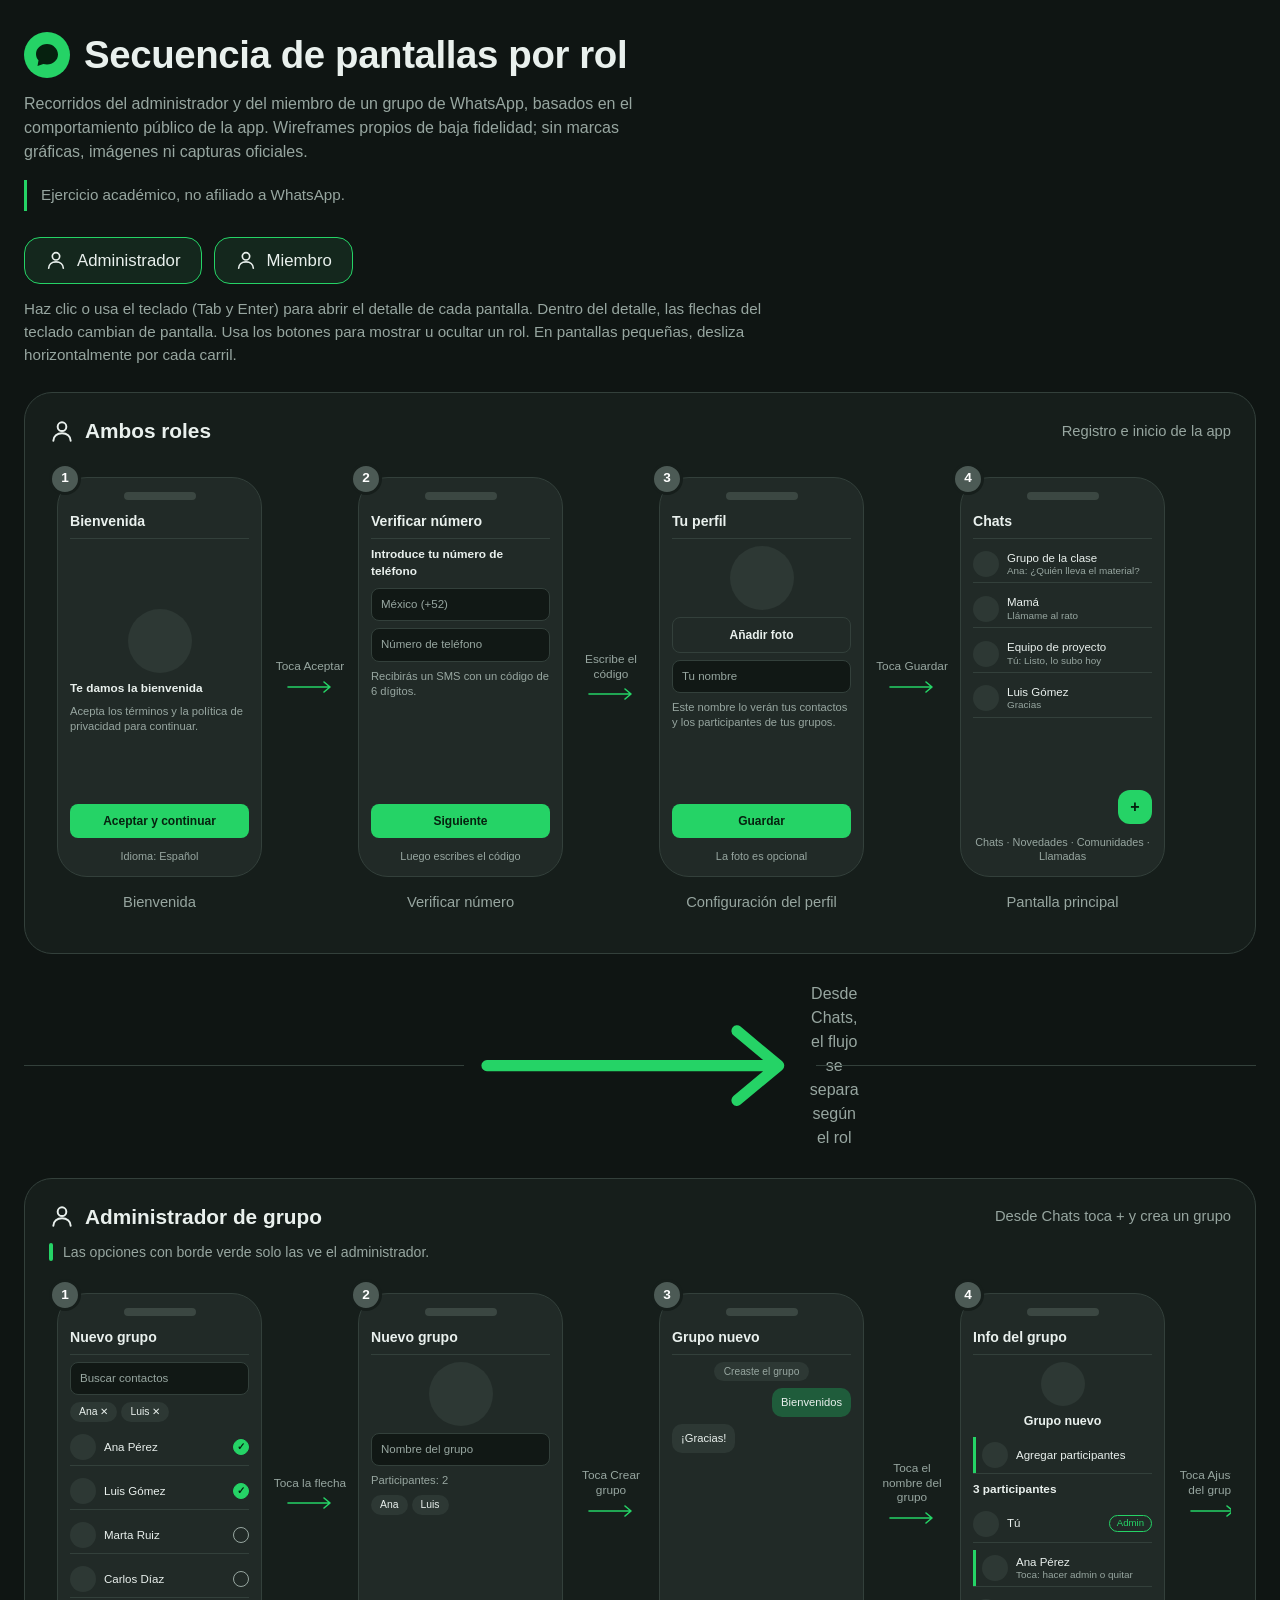
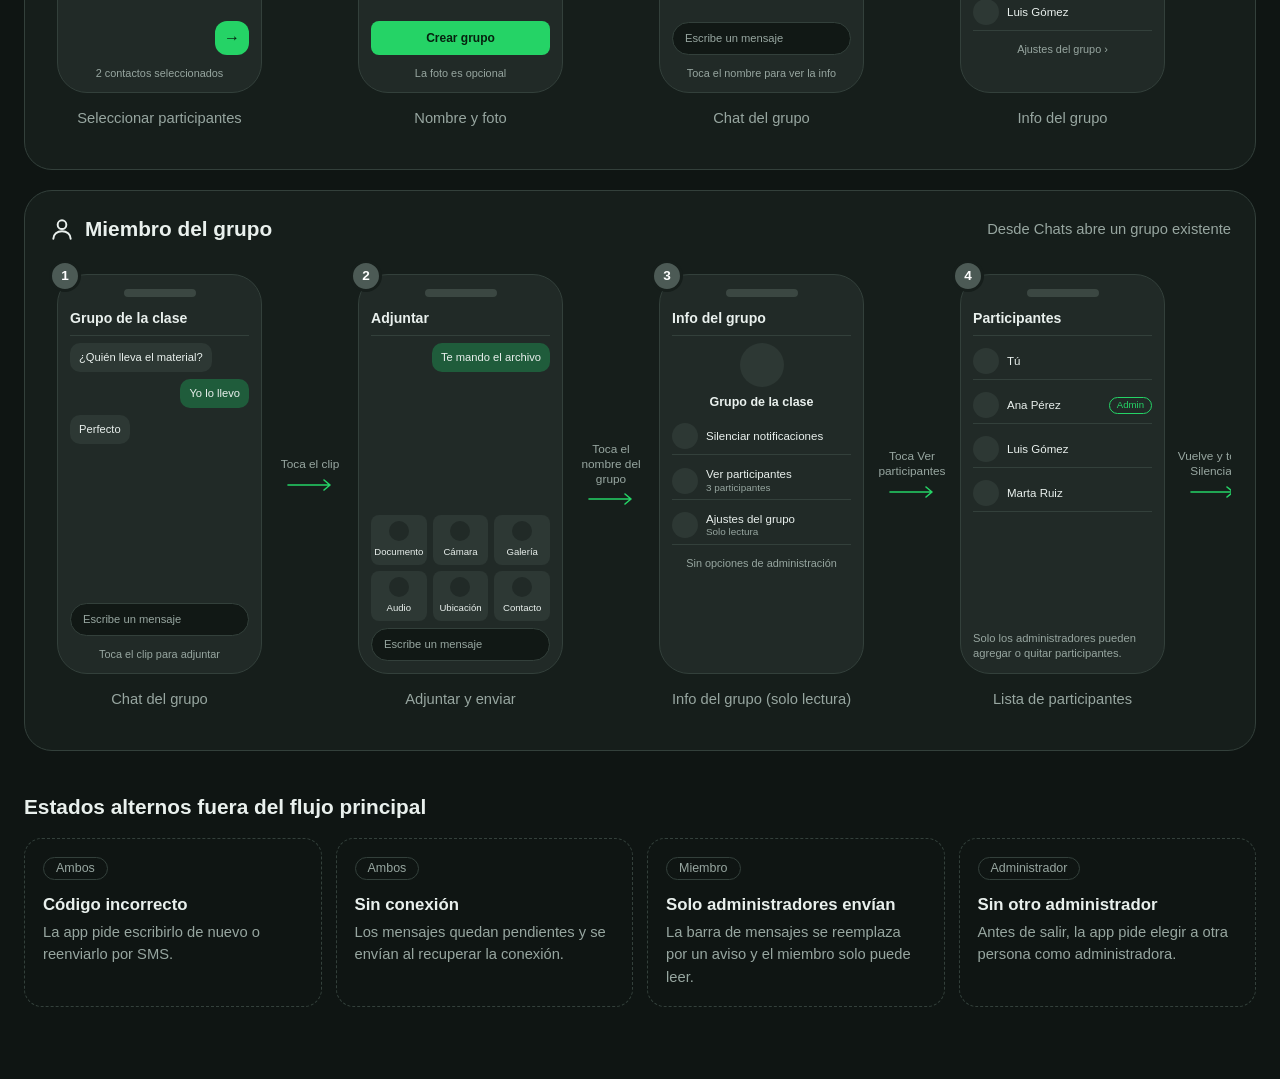
==== Practica 06/index.html @ a8ce347e "Agrega diagrama interactivo de secuencia de pantallas de WhatsApp" ====
<!DOCTYPE html>
<html lang="es">
<head>
<meta charset="utf-8">
<meta name="viewport" content="width=device-width, initial-scale=1">
<title>Secuencia de pantallas por rol - WhatsApp</title>
<style>
  :root {
    --bg: #0f1513;
    --surface: #161e1b;
    --phone: #212a27;
    --block: #2d3834;
    --field: #111815;
    --line: #33403b;
    --text: #e9f0ed;
    --muted: #97a6a0;
    --accent: #25d366;
    --accent-ink: #06210f;
    --accent-soft: #14271d;
    --danger: #f0766a;
    color-scheme: dark;
  }
  * { box-sizing: border-box; }
  [hidden] { display: none !important; }
  body {
    margin: 0;
    background: var(--bg);
    color: var(--text);
    font: 16px/1.5 "Segoe UI", "Helvetica Neue", Arial, sans-serif;
  }
  .page { max-width: 1280px; margin: 0 auto; padding: 32px 24px 72px; }

  /* Encabezado */
  .brand { display: flex; align-items: center; gap: 14px; }
  .brand svg { flex: none; }
  h1 { margin: 0; font-size: clamp(1.7rem, 3.2vw, 2.4rem); line-height: 1.15; letter-spacing: -0.01em; }
  .lede { max-width: 70ch; margin: 14px 0 0; color: var(--muted); }
  .academic {
    max-width: 70ch; margin: 16px 0 0; padding: 4px 0 4px 14px;
    border-left: 3px solid var(--accent); color: var(--muted); font-size: .95rem;
  }
  .roles { display: flex; flex-wrap: wrap; gap: 12px; margin: 26px 0 14px; }
  .role-btn {
    display: inline-flex; align-items: center; gap: 10px;
    padding: 10px 20px; border-radius: 16px; cursor: pointer;
    border: 1px solid var(--line); background: var(--field); color: var(--muted);
    font: inherit; font-size: 1.05rem;
    transition: border-color .15s, background .15s, color .15s;
  }
  .role-btn[aria-pressed="true"] { border-color: var(--accent); background: var(--accent-soft); color: var(--text); }
  .role-btn:hover { border-color: var(--accent); }
  .role-btn:focus-visible, .phone:focus-visible, .d-btn:focus-visible {
    outline: 3px solid var(--accent); outline-offset: 3px;
  }
  .hint { margin: 0 0 26px; color: var(--muted); font-size: .95rem; max-width: 90ch; }

  /* Carriles */
  .lane {
    border: 1px solid var(--line); border-radius: 28px; background: var(--surface);
    padding: 22px 24px 26px; margin-bottom: 20px;
  }
  .lane-head { display: flex; align-items: center; justify-content: space-between; gap: 8px 24px; flex-wrap: wrap; }
  .lane-title { display: flex; align-items: center; gap: 10px; margin: 0; font-size: 1.3rem; }
  .lane-sub { margin: 0; color: var(--muted); font-size: .92rem; }
  .legend { display: flex; align-items: center; gap: 10px; margin: 10px 0 0; color: var(--muted); font-size: .88rem; }
  .swatch { width: 4px; height: 18px; border-radius: 2px; background: var(--accent); }
  .track {
    display: flex; align-items: flex-start; overflow-x: auto;
    padding: 24px 8px 14px; margin-top: 6px;
  }
  .step { flex: none; display: flex; align-items: flex-start; }
  .screen { position: relative; flex: none; width: 205px; text-align: center; }
  .badge-n {
    position: absolute; top: -14px; left: -8px; z-index: 2;
    width: 32px; height: 32px; border-radius: 50%;
    display: grid; place-items: center;
    background: #4c5a55; color: #fff; font-weight: 700; font-size: .85rem;
    border: 3px solid var(--surface);
  }
  .cap { margin-top: 14px; font-size: .92rem; color: var(--muted); }

  .conn {
    flex: none; width: 96px; height: 400px; padding: 0 8px;
    display: flex; flex-direction: column; align-items: center; justify-content: center; gap: 6px;
  }
  .conn span { font-size: .74rem; line-height: 1.25; color: var(--muted); text-align: center; }
  .conn svg { width: 48px; height: 14px; stroke: var(--accent); }

  .divider {
    display: flex; align-items: center; gap: 16px; margin: 28px 0; color: var(--muted);
  }
  .divider::before, .divider::after { content: ""; flex: 1; height: 1px; background: var(--line); }
  .divider span { display: inline-flex; align-items: center; gap: 10px; text-align: center; }
  .divider svg { stroke: var(--accent); flex: none; }

  /* Teléfono (sketch) */
  .phone {
    width: 205px; height: 400px; padding: 14px 12px 12px;
    display: flex; flex-direction: column; gap: 7px; overflow: hidden;
    border: 1px solid var(--line); border-radius: 30px; background: var(--phone);
    text-align: left; cursor: pointer;
    transition: border-color .15s, transform .15s, box-shadow .15s;
  }
  .phone:hover { border-color: var(--accent); transform: translateY(-3px); }
  .phone.active { border-color: var(--accent); box-shadow: 0 0 0 3px var(--accent-soft), 0 0 0 4px var(--accent); }
  .phone.static { cursor: default; }
  .phone.static:hover { border-color: var(--line); transform: none; }
  .notch { align-self: center; width: 72px; height: 8px; border-radius: 99px; background: #3b4742; margin-bottom: 4px; flex: none; }
  .p-title { flex: none; padding-bottom: 6px; border-bottom: 1px solid var(--line); font-weight: 700; font-size: .88rem; }
  .p-foot { flex: none; padding-top: 4px; text-align: center; font-size: .68rem; color: var(--muted); line-height: 1.3; }

  .el-h { font-size: .74rem; font-weight: 700; }
  .el-text { font-size: .7rem; color: var(--muted); line-height: 1.35; }
  .el-text.c { text-align: center; color: var(--text); font-weight: 600; font-size: .78rem; }
  .el-sys { align-self: center; padding: 2px 10px; border-radius: 99px; background: var(--block); font-size: .64rem; color: var(--muted); }
  .el-input { padding: 7px 9px; border: 1px solid var(--line); border-radius: 8px; background: var(--field); font-size: .72rem; color: var(--muted); }
  .el-inputbar { margin-top: auto; padding: 7px 12px; border: 1px solid var(--line); border-radius: 99px; background: var(--field); font-size: .7rem; color: var(--muted); }
  .el-btn { padding: 8px; border-radius: 8px; text-align: center; font-size: .75rem; font-weight: 700; background: var(--accent); color: var(--accent-ink); }
  .el-btn.ghost { background: transparent; border: 1px solid var(--line); color: var(--text); }
  .el-btn.danger { background: transparent; border: 1px solid #6b3a35; color: var(--danger); }
  .el-avatar { align-self: center; width: 64px; height: 64px; border-radius: 50%; background: var(--block); flex: none; }
  .el-avatar.sm { width: 44px; height: 44px; }
  .el-row { display: flex; align-items: center; gap: 8px; padding: 5px 0; border-bottom: 1px solid var(--line); font-size: .72rem; flex: none; }
  .el-row .av { flex: none; width: 26px; height: 26px; border-radius: 50%; background: var(--block); }
  .el-row .rt { display: flex; flex-direction: column; min-width: 0; line-height: 1.25; }
  .el-row .rt small { color: var(--muted); font-size: .62rem; }
  .el-row .tag { margin-left: auto; padding: 0 7px; border: 1px solid var(--accent); border-radius: 99px; color: var(--accent); font-size: .6rem; }
  .el-row .chk { margin-left: auto; flex: none; width: 16px; height: 16px; border-radius: 50%; border: 1.5px solid var(--muted); display: grid; place-items: center; font-size: .6rem; font-weight: 700; color: var(--accent-ink); }
  .el-row .chk.on { background: var(--accent); border-color: var(--accent); }
  .el-toggle { display: flex; align-items: center; gap: 8px; padding: 5px 0; border-bottom: 1px solid var(--line); font-size: .72rem; flex: none; }
  .el-toggle .rt { display: flex; flex-direction: column; line-height: 1.25; }
  .el-toggle .rt small { color: var(--muted); font-size: .62rem; }
  .sw { margin-left: auto; flex: none; width: 28px; height: 16px; border-radius: 99px; background: var(--block); position: relative; }
  .sw::after { content: ""; position: absolute; top: 2px; left: 2px; width: 12px; height: 12px; border-radius: 50%; background: var(--muted); }
  .sw.on { background: var(--accent); }
  .sw.on::after { left: 14px; background: var(--accent-ink); }
  .el-chips { display: flex; flex-wrap: wrap; gap: 4px; }
  .el-chips span { padding: 2px 9px; border-radius: 99px; background: var(--block); font-size: .65rem; }
  .el-bubble { max-width: 82%; padding: 6px 9px; border-radius: 10px; background: var(--block); font-size: .7rem; align-self: flex-start; }
  .el-bubble.me { align-self: flex-end; background: #1f5c3b; }
  .el-grid { display: grid; grid-template-columns: repeat(3, 1fr); gap: 6px; }
  .el-grid div { display: flex; flex-direction: column; align-items: center; gap: 4px; padding: 6px 2px; border-radius: 8px; background: var(--block); font-size: .6rem; }
  .el-grid div::before { content: ""; width: 20px; height: 20px; border-radius: 50%; background: var(--phone); }
  .el-fab { margin-top: auto; align-self: flex-end; width: 34px; height: 34px; border-radius: 12px; display: grid; place-items: center; background: var(--accent); color: var(--accent-ink); font-weight: 700; flex: none; }
  .el-spacer { flex: 1; }
  .adm { box-shadow: inset 3px 0 0 var(--accent); padding-left: 9px; }
  .el-btn.adm { box-shadow: inset 3px 0 0 var(--accent-ink); }

  /* Estados alternos */
  .alt h2 { margin: 40px 0 16px; font-size: 1.3rem; }
  .alt-grid { display: grid; grid-template-columns: repeat(auto-fit, minmax(230px, 1fr)); gap: 14px; }
  .alt-card { padding: 16px 18px 18px; border: 1px dashed var(--line); border-radius: 18px; }
  .alt-card .pill { display: inline-block; padding: 1px 12px; border: 1px solid var(--line); border-radius: 99px; font-size: .78rem; color: var(--muted); }
  .alt-card h3 { margin: 12px 0 4px; font-size: 1.05rem; }
  .alt-card p { margin: 0; color: var(--muted); font-size: .92rem; }

  /* Detalle */
  dialog {
    width: min(800px, calc(100vw - 32px)); max-height: calc(100vh - 32px); padding: 0; overflow: auto;
    border: 1px solid var(--line); border-radius: 26px; background: var(--surface); color: var(--text);
  }
  dialog::backdrop { background: rgba(4, 8, 7, .72); }
  .d-head { display: flex; align-items: center; gap: 14px; padding: 22px 24px 8px; }
  .d-num { flex: none; width: 36px; height: 36px; border-radius: 50%; display: grid; place-items: center; background: #4c5a55; font-weight: 700; }
  .d-head h2 { margin: 0; font-size: 1.3rem; line-height: 1.2; }
  .d-role { margin: 2px 0 0; color: var(--muted); font-size: .9rem; }
  .d-close { margin-left: auto; width: 36px; height: 36px; border-radius: 50%; border: 1px solid var(--line); background: transparent; color: var(--text); font: inherit; cursor: pointer; }
  .d-main { display: grid; grid-template-columns: 205px 1fr; gap: 28px; padding: 14px 24px 6px; align-items: start; }
  .d-body h3 { margin: 14px 0 4px; font-size: .88rem; font-weight: 600; color: var(--muted); }
  .d-body h3:first-child { margin-top: 2px; }
  .d-body p { margin: 0; }
  .d-body ul { margin: 0; padding-left: 20px; }
  .d-body li { margin: 2px 0; }
  .d-note { margin-top: 16px; padding: 10px 14px; border-left: 3px solid var(--accent); border-radius: 0 12px 12px 0; background: var(--accent-soft); font-size: .92rem; }
  .d-foot { display: flex; align-items: center; justify-content: space-between; gap: 10px; padding: 18px 24px 22px; }
  .d-pos { color: var(--muted); font-size: .9rem; }
  .d-btn { padding: 8px 18px; border-radius: 12px; border: 1px solid var(--line); background: var(--field); color: var(--text); font: inherit; cursor: pointer; }
  .d-btn:hover:not(:disabled) { border-color: var(--accent); }
  .d-btn:disabled { opacity: .4; cursor: default; }

  @media (max-width: 640px) {
    .page { padding: 24px 14px 56px; }
    .lane { padding: 18px 14px 20px; border-radius: 22px; }
    .d-main { grid-template-columns: 1fr; }
    .d-preview { display: none; }
  }
  @media (prefers-reduced-motion: reduce) {
    * { transition: none !important; }
  }
</style>
</head>
<body>
<main class="page">
  <header>
    <div class="brand">
      <svg width="46" height="46" viewBox="0 0 46 46" aria-hidden="true">
        <circle cx="23" cy="23" r="23" fill="#25d366"/>
        <path d="M23 12c-6.1 0-11 4.5-11 10 0 2.4.9 4.600 2.500 6.300L13.500 34l5.800-2c1.100.3 2.400.5 3.700.5 6.100 0 11-4.500 11-10S29.100 12 23 12z" fill="#06210f"/>
      </svg>
      <h1>Secuencia de pantallas por rol</h1>
    </div>
    <p class="lede">Recorridos del administrador y del miembro de un grupo de WhatsApp, basados en el comportamiento público de la app. Wireframes propios de baja fidelidad; sin marcas gráficas, imágenes ni capturas oficiales.</p>
    <p class="academic">Ejercicio académico, no afiliado a WhatsApp.</p>
    <div class="roles" role="group" aria-label="Mostrar u ocultar carriles por rol">
      <button class="role-btn" type="button" data-lane="admin" aria-pressed="true">
        <svg viewBox="0 0 24 24" width="22" height="22" fill="none" stroke="currentColor" stroke-width="1.8" stroke-linecap="round" aria-hidden="true"><circle cx="12" cy="8" r="4"/><path d="M4 21c0-4.400 3.600-7 8-7s8 2.600 8 7"/></svg>
        Administrador
      </button>
      <button class="role-btn" type="button" data-lane="member" aria-pressed="true">
        <svg viewBox="0 0 24 24" width="22" height="22" fill="none" stroke="currentColor" stroke-width="1.8" stroke-linecap="round" aria-hidden="true"><circle cx="12" cy="8" r="4"/><path d="M4 21c0-4.400 3.600-7 8-7s8 2.600 8 7"/></svg>
        Miembro
      </button>
    </div>
    <p class="hint">Haz clic o usa el teclado (Tab y Enter) para abrir el detalle de cada pantalla. Dentro del detalle, las flechas del teclado cambian de pantalla. Usa los botones para mostrar u ocultar un rol. En pantallas pequeñas, desliza horizontalmente por cada carril.</p>
  </header>

  <section id="lanes" aria-label="Carriles de pantallas"></section>

  <section class="alt" aria-labelledby="alt-title">
    <h2 id="alt-title">Estados alternos fuera del flujo principal</h2>
    <div class="alt-grid" id="alt"></div>
  </section>
</main>

<dialog id="detail" aria-labelledby="d-title">
  <div class="d-head">
    <span class="d-num" id="d-num"></span>
    <div>
      <h2 id="d-title"></h2>
      <p class="d-role" id="d-role"></p>
    </div>
    <button class="d-close" id="d-close" type="button" aria-label="Cerrar detalle">&#10005;</button>
  </div>
  <div class="d-main">
    <div class="d-preview" id="d-preview" aria-hidden="true"></div>
    <div class="d-body" id="d-body"></div>
  </div>
  <div class="d-foot">
    <button class="d-btn" id="d-prev" type="button">&larr; Anterior</button>
    <span class="d-pos" id="d-pos"></span>
    <button class="d-btn" id="d-next" type="button">Siguiente &rarr;</button>
  </div>
</dialog>

<script>
const PERSON = '<svg viewBox="0 0 24 24" width="26" height="26" fill="none" stroke="currentColor" stroke-width="1.8" stroke-linecap="round" aria-hidden="true"><circle cx="12" cy="8" r="4"/><path d="M4 21c0-4.400 3.600-7 8-7s8 2.600 8 7"/></svg>';
const ARROW = '<svg viewBox="0 0 46 14" fill="none" stroke-width="1.6" stroke-linecap="round" stroke-linejoin="round" aria-hidden="true"><path d="M1 7h42M37 2l6 5-6 5"/></svg>';

const LANES = [
  {
    id: 'common',
    name: 'Ambos roles',
    sub: 'Registro e inicio de la app',
    screens: [
      { n: 1, title: 'Bienvenida', cap: 'Bienvenida', go: 'Toca Aceptar',
        body: [{t:'spacer'},{t:'avatar'},{t:'h',x:'Te damos la bienvenida'},{t:'text',x:'Acepta los términos y la política de privacidad para continuar.'},{t:'spacer'},{t:'btn',x:'Aceptar y continuar'}],
        foot: 'Idioma: Español',
        what: 'Primera pantalla al abrir la app por primera vez. Muestra el nombre de la app y pide aceptar los términos y la política de privacidad.',
        actions: ['Aceptar y continuar', 'Cambiar el idioma'],
        next: 'Verificar número' },
      { n: 2, title: 'Verificar número', cap: 'Verificar número', go: 'Escribe el código',
        body: [{t:'h',x:'Introduce tu número de teléfono'},{t:'input',x:'México (+52)'},{t:'input',x:'Número de teléfono'},{t:'text',x:'Recibirás un SMS con un código de 6 dígitos.'},{t:'spacer'},{t:'btn',x:'Siguiente'}],
        foot: 'Luego escribes el código',
        what: 'Se elige el país y se escribe el número. La app envía un código de 6 dígitos por SMS, que se escribe en la misma pantalla para verificar la cuenta.',
        actions: ['Elegir el país', 'Escribir el número y tocar Siguiente', 'Escribir el código de 6 dígitos'],
        next: 'Configuración del perfil',
        note: 'Si el código es incorrecto, la app pide intentarlo otra vez o reenviarlo (ver estados alternos).' },
      { n: 3, title: 'Tu perfil', cap: 'Configuración del perfil', go: 'Toca Guardar',
        body: [{t:'avatar'},{t:'btn',x:'Añadir foto',k:'ghost'},{t:'input',x:'Tu nombre'},{t:'text',x:'Este nombre lo verán tus contactos y los participantes de tus grupos.'},{t:'spacer'},{t:'btn',x:'Guardar'}],
        foot: 'La foto es opcional',
        what: 'Se escribe el nombre que verán los demás y, si se desea, se agrega una foto de perfil.',
        actions: ['Añadir o cambiar la foto', 'Escribir el nombre', 'Guardar el perfil'],
        next: 'Chats (pantalla principal)' },
      { n: 4, title: 'Chats', cap: 'Pantalla principal',
        body: [{t:'row',x:'Grupo de la clase',s:'Ana: ¿Quién lleva el material?'},{t:'row',x:'Mamá',s:'Llámame al rato'},{t:'row',x:'Equipo de proyecto',s:'Tú: Listo, lo subo hoy'},{t:'row',x:'Luis Gómez',s:'Gracias'},{t:'fab',x:'+'}],
        foot: 'Chats · Novedades · Comunidades · Llamadas',
        what: 'Pantalla principal con la lista de conversaciones y las pestañas Chats, Novedades, Comunidades y Llamadas. El botón + inicia un chat nuevo o un grupo.',
        actions: ['Abrir un chat existente', 'Tocar + para iniciar un chat o crear un grupo', 'Cambiar de pestaña'],
        next: 'Aquí el flujo se separa: el administrador crea un grupo; el miembro abre uno existente.' }
    ]
  },
  {
    id: 'admin',
    name: 'Administrador de grupo',
    sub: 'Desde Chats toca + y crea un grupo',
    legend: 'Las opciones con borde verde solo las ve el administrador.',
    screens: [
      { n: 1, title: 'Nuevo grupo', cap: 'Seleccionar participantes', go: 'Toca la flecha',
        body: [{t:'input',x:'Buscar contactos'},{t:'chips',x:['Ana ✕','Luis ✕']},{t:'row',x:'Ana Pérez',check:1},{t:'row',x:'Luis Gómez',check:1},{t:'row',x:'Marta Ruiz',check:0},{t:'row',x:'Carlos Díaz',check:0},{t:'fab',x:'→'}],
        foot: '2 contactos seleccionados',
        what: 'Después de tocar + y elegir Nuevo grupo, se marcan los contactos que entrarán al grupo. Los seleccionados aparecen arriba como etiquetas.',
        actions: ['Buscar un contacto', 'Marcar o desmarcar contactos', 'Tocar la flecha para continuar'],
        next: 'Nombre y foto del grupo' },
      { n: 2, title: 'Nuevo grupo', cap: 'Nombre y foto', go: 'Toca Crear grupo',
        body: [{t:'avatar'},{t:'input',x:'Nombre del grupo'},{t:'text',x:'Participantes: 2'},{t:'chips',x:['Ana','Luis']},{t:'spacer'},{t:'btn',x:'Crear grupo'}],
        foot: 'La foto es opcional',
        what: 'Se escribe el nombre del grupo y, si se desea, se elige una foto. Abajo se confirma la lista de participantes.',
        actions: ['Escribir el nombre del grupo', 'Elegir una foto', 'Crear el grupo'],
        next: 'Chat del grupo',
        note: 'Quien crea el grupo queda como administrador automáticamente.' },
      { n: 3, title: 'Grupo nuevo', cap: 'Chat del grupo', go: 'Toca el nombre del grupo',
        body: [{t:'sys',x:'Creaste el grupo'},{t:'bubble',x:'Bienvenidos',me:1},{t:'bubble',x:'¡Gracias!'},{t:'inputbar',x:'Escribe un mensaje'}],
        foot: 'Toca el nombre para ver la info',
        what: 'El chat del grupo recién creado. Se ve el aviso de creación y la barra para escribir mensajes.',
        actions: ['Escribir y enviar mensajes', 'Tocar el nombre del grupo para abrir su información'],
        next: 'Info del grupo' },
      { n: 4, title: 'Info del grupo', cap: 'Info del grupo', go: 'Toca Ajustes del grupo',
        body: [{t:'avatar',sm:1},{t:'text',x:'Grupo nuevo',c:1},{t:'row',x:'Agregar participantes',adm:1},{t:'h',x:'3 participantes'},{t:'row',x:'Tú',tag:'Admin'},{t:'row',x:'Ana Pérez',s:'Toca: hacer admin o quitar',adm:1},{t:'row',x:'Luis Gómez'}],
        foot: 'Ajustes del grupo ›',
        what: 'Información del grupo con la lista de participantes. El administrador puede sumar gente, nombrar otros administradores o quitar participantes.',
        actions: ['Agregar participantes', 'Tocar un participante para hacerlo administrador o quitarlo del grupo', 'Abrir los ajustes del grupo'],
        next: 'Ajustes del grupo',
        note: 'Agregar, promover y quitar participantes son acciones exclusivas del administrador.' },
      { n: 5, title: 'Ajustes del grupo', cap: 'Ajustes del grupo', go: 'Toca Invitar por enlace',
        body: [{t:'toggle',x:'Editar info del grupo',s:'Solo administradores',on:1,adm:1},{t:'toggle',x:'Enviar mensajes',s:'Todos los participantes',on:1,adm:1},{t:'toggle',x:'Aprobar nuevos participantes',s:'Desactivado',on:0,adm:1},{t:'row',x:'Invitar por enlace',s:'Para sumar a más personas',adm:1}],
        foot: 'Solo los administradores cambian esto',
        what: 'Define quién puede editar la información del grupo, quién puede enviar mensajes y si hay que aprobar a quienes piden entrar.',
        actions: ['Elegir quién edita la info del grupo', 'Elegir quién envía mensajes', 'Activar o desactivar la aprobación de nuevos participantes', 'Abrir Invitar por enlace'],
        next: 'Invitar por enlace',
        note: 'Los miembros solo pueden ver estos ajustes, no cambiarlos.' },
      { n: 6, title: 'Invitar por enlace', cap: 'Enlace de invitación', go: 'Vuelve a Info del grupo',
        body: [{t:'h',x:'Enlace del grupo'},{t:'input',x:'enlace.ejemplo/abc123'},{t:'btn',x:'Copiar enlace'},{t:'btn',x:'Compartir enlace',k:'ghost'},{t:'btn',x:'Restablecer enlace',k:'ghost',adm:1},{t:'spacer'},{t:'text',x:'Quien tenga el enlace puede pedir entrar al grupo.'}],
        foot: '',
        what: 'Muestra el enlace del grupo para copiarlo o compartirlo. Restablecerlo invalida el enlace anterior.',
        actions: ['Copiar el enlace', 'Compartir el enlace', 'Restablecer el enlace'],
        next: 'Regresa a Info del grupo',
        note: 'Restablecer el enlace es exclusivo del administrador.' },
      { n: 7, title: 'Salir o eliminar', cap: 'Salir o eliminar el grupo',
        body: [{t:'h',x:'Salir del grupo'},{t:'text',x:'Si eres el único administrador, elige a otra persona antes de salir.'},{t:'btn',x:'Salir del grupo',k:'danger'},{t:'btn',x:'Eliminar grupo',k:'danger',adm:1},{t:'spacer'},{t:'btn',x:'Cancelar',k:'ghost'}],
        foot: '',
        what: 'Confirmación para abandonar el grupo o eliminarlo por completo.',
        actions: ['Salir del grupo', 'Eliminar el grupo', 'Cancelar'],
        next: 'Fin del recorrido del administrador',
        note: 'Para eliminar el grupo, el administrador primero quita a los demás participantes.' }
    ]
  },
  {
    id: 'member',
    name: 'Miembro del grupo',
    sub: 'Desde Chats abre un grupo existente',
    screens: [
      { n: 1, title: 'Grupo de la clase', cap: 'Chat del grupo', go: 'Toca el clip',
        body: [{t:'bubble',x:'¿Quién lleva el material?'},{t:'bubble',x:'Yo lo llevo',me:1},{t:'bubble',x:'Perfecto'},{t:'inputbar',x:'Escribe un mensaje'}],
        foot: 'Toca el clip para adjuntar',
        what: 'Conversación del grupo. Cualquier miembro puede leer y escribir, salvo que un administrador limite quién envía mensajes.',
        actions: ['Escribir y enviar mensajes', 'Tocar el clip para adjuntar archivos'],
        next: 'Adjuntar y enviar' },
      { n: 2, title: 'Adjuntar', cap: 'Adjuntar y enviar', go: 'Toca el nombre del grupo',
        body: [{t:'bubble',x:'Te mando el archivo',me:1},{t:'spacer'},{t:'grid',x:['Documento','Cámara','Galería','Audio','Ubicación','Contacto']},{t:'inputbar',x:'Escribe un mensaje'}],
        foot: '',
        what: 'Menú para enviar documentos, fotos, audio, ubicación o un contacto al grupo.',
        actions: ['Elegir el tipo de archivo', 'Enviar al grupo', 'Tocar el nombre del grupo para ver su info'],
        next: 'Info del grupo' },
      { n: 3, title: 'Info del grupo', cap: 'Info del grupo (solo lectura)', go: 'Toca Ver participantes',
        body: [{t:'avatar',sm:1},{t:'text',x:'Grupo de la clase',c:1},{t:'row',x:'Silenciar notificaciones'},{t:'row',x:'Ver participantes',s:'3 participantes'},{t:'row',x:'Ajustes del grupo',s:'Solo lectura'}],
        foot: 'Sin opciones de administración',
        what: 'Información del grupo. El miembro puede silenciarlo y ver quién participa, pero no cambiar los ajustes.',
        actions: ['Silenciar notificaciones', 'Ver participantes', 'Consultar los ajustes (solo lectura)'],
        next: 'Participantes',
        note: 'No aparecen Agregar participantes ni las opciones para quitar o promover personas.' },
      { n: 4, title: 'Participantes', cap: 'Lista de participantes', go: 'Vuelve y toca Silenciar',
        body: [{t:'row',x:'Tú'},{t:'row',x:'Ana Pérez',tag:'Admin'},{t:'row',x:'Luis Gómez'},{t:'row',x:'Marta Ruiz'},{t:'spacer'},{t:'text',x:'Solo los administradores pueden agregar o quitar participantes.'}],
        foot: '',
        what: 'Lista de personas del grupo. Se identifica quién es administrador.',
        actions: ['Ver quién participa', 'Identificar a los administradores', 'Volver a la información del grupo'],
        next: 'Regresa a Info del grupo para silenciar' },
      { n: 5, title: 'Silenciar', cap: 'Silenciar notificaciones', go: 'Toca Salir del grupo',
        body: [{t:'h',x:'Silenciar notificaciones'},{t:'row',x:'8 horas',check:1},{t:'row',x:'1 semana',check:0},{t:'row',x:'Siempre',check:0},{t:'toggle',x:'Mostrar notificaciones',on:1},{t:'spacer'},{t:'btn',x:'Aceptar'}],
        foot: '',
        what: 'Permite callar el grupo por un tiempo o de forma indefinida, y decidir si se muestran avisos.',
        actions: ['Elegir la duración', 'Activar o desactivar los avisos', 'Aceptar'],
        next: 'Salir o reportar el grupo' },
      { n: 6, title: 'Salir o reportar', cap: 'Salir o reportar el grupo',
        body: [{t:'btn',x:'Salir del grupo',k:'danger'},{t:'btn',x:'Reportar grupo',k:'danger'},{t:'text',x:'Al salir, dejas de recibir los mensajes del grupo.'},{t:'spacer'},{t:'btn',x:'Cancelar',k:'ghost'}],
        foot: '',
        what: 'Opciones para abandonar el grupo o reportarlo si incumple las normas.',
        actions: ['Salir del grupo', 'Reportar el grupo', 'Cancelar'],
        next: 'Fin del recorrido del miembro' }
    ]
  }
];

const ALT = [
  { role: 'Ambos', title: 'Código incorrecto', text: 'La app pide escribirlo de nuevo o reenviarlo por SMS.' },
  { role: 'Ambos', title: 'Sin conexión', text: 'Los mensajes quedan pendientes y se envían al recuperar la conexión.' },
  { role: 'Miembro', title: 'Solo administradores envían', text: 'La barra de mensajes se reemplaza por un aviso y el miembro solo puede leer.' },
  { role: 'Administrador', title: 'Sin otro administrador', text: 'Antes de salir, la app pide elegir a otra persona como administradora.' }
];

function elHTML(e) {
  const a = e.adm ? ' adm' : '';
  switch (e.t) {
    case 'h': return `<div class="el-h${a}">${e.x}</div>`;
    case 'text': return `<div class="el-text${e.c ? ' c' : ''}${a}">${e.x}</div>`;
    case 'sys': return `<div class="el-sys">${e.x}</div>`;
    case 'input': return `<div class="el-input${a}">${e.x}</div>`;
    case 'inputbar': return `<div class="el-inputbar">${e.x}</div>`;
    case 'btn': return `<div class="el-btn${e.k ? ' ' + e.k : ''}${a}">${e.x}</div>`;
    case 'avatar': return `<div class="el-avatar${e.sm ? ' sm' : ''}"></div>`;
    case 'row': {
      const chk = e.check === undefined ? '' : `<span class="chk${e.check ? ' on' : ''}">${e.check ? '✓' : ''}</span>`;
      const tag = e.tag ? `<span class="tag">${e.tag}</span>` : '';
      const sub = e.s ? `<small>${e.s}</small>` : '';
      return `<div class="el-row${a}"><span class="av"></span><span class="rt">${e.x}${sub}</span>${tag}${chk}</div>`;
    }
    case 'toggle': {
      const sub = e.s ? `<small>${e.s}</small>` : '';
      return `<div class="el-toggle${a}"><span class="rt">${e.x}${sub}</span><span class="sw${e.on ? ' on' : ''}"></span></div>`;
    }
    case 'chips': return `<div class="el-chips">${e.x.map(c => `<span>${c}</span>`).join('')}</div>`;
    case 'bubble': return `<div class="el-bubble${e.me ? ' me' : ''}">${e.x}</div>`;
    case 'grid': return `<div class="el-grid">${e.x.map(c => `<div>${c}</div>`).join('')}</div>`;
    case 'fab': return `<div class="el-fab">${e.x}</div>`;
    case 'spacer': return `<div class="el-spacer"></div>`;
    default: return '';
  }
}

function phoneHTML(s, laneId, i, isStatic) {
  const attrs = isStatic
    ? 'class="phone static"'
    : `class="phone" role="button" tabindex="0" data-lane="${laneId}" data-i="${i}" aria-label="Pantalla ${s.n}: ${s.cap}. Abrir detalle"`;
  return `<div ${attrs}>
    <div class="notch"></div>
    <div class="p-title">${s.title}</div>
    ${s.body.map(elHTML).join('')}
    ${s.foot ? `<div class="p-foot">${s.foot}</div>` : ''}
  </div>`;
}

function laneHTML(lane) {
  const steps = lane.screens.map((s, i) => {
    const conn = s.go ? `<div class="conn" aria-hidden="true"><span>${s.go}</span>${ARROW}</div>` : '';
    return `<div class="step">
      <div class="screen">
        <span class="badge-n">${s.n}</span>
        ${phoneHTML(s, lane.id, i, false)}
        <div class="cap">${s.cap}</div>
      </div>${conn}
    </div>`;
  }).join('');
  const legend = lane.legend ? `<p class="legend"><span class="swatch"></span>${lane.legend}</p>` : '';
  return `<section class="lane" id="lane-${lane.id}" aria-labelledby="t-${lane.id}">
    <div class="lane-head">
      <h2 class="lane-title" id="t-${lane.id}">${PERSON}${lane.name}</h2>
      <p class="lane-sub">${lane.sub}</p>
    </div>
    ${legend}
    <div class="track">${steps}</div>
  </section>`;
}

const $ = s => document.querySelector(s);
const lanesEl = $('#lanes');

lanesEl.innerHTML = LANES.map((lane, idx) =>
  laneHTML(lane) + (idx === 0 ? `<div class="divider"><span>${ARROW}Desde Chats, el flujo se separa según el rol</span></div>` : '')
).join('');

$('#alt').innerHTML = ALT.map(a =>
  `<article class="alt-card"><span class="pill">${a.role}</span><h3>${a.title}</h3><p>${a.text}</p></article>`
).join('');

/* Mostrar u ocultar roles */
const roleBtns = [...document.querySelectorAll('.role-btn')];
roleBtns.forEach(b => b.addEventListener('click', () => {
  const pressed = b.getAttribute('aria-pressed') === 'true';
  const othersOn = roleBtns.some(o => o !== b && o.getAttribute('aria-pressed') === 'true');
  if (pressed && !othersOn) return; // siempre queda un rol visible
  b.setAttribute('aria-pressed', String(!pressed));
  $('#lane-' + b.dataset.lane).hidden = pressed;
}));

/* Detalle de pantalla */
const dlg = $('#detail');
let cur = { lane: null, i: 0 };

function currentLane() { return LANES.find(l => l.id === cur.lane); }
function phoneEl() { return document.querySelector(`.phone[data-lane="${cur.lane}"][data-i="${cur.i}"]`); }

function renderDetail() {
  const lane = currentLane();
  const s = lane.screens[cur.i];
  $('#d-num').textContent = s.n;
  $('#d-title').textContent = s.cap;
  $('#d-role').textContent = lane.name;
  $('#d-preview').innerHTML = phoneHTML(s, lane.id, cur.i, true);
  $('#d-body').innerHTML =
    `<h3>Qué se ve en esta pantalla</h3><p>${s.what}</p>` +
    `<h3>Qué puede hacer la persona</h3><ul>${s.actions.map(a => `<li>${a}</li>`).join('')}</ul>` +
    `<h3>Lleva a</h3><p>${s.next}</p>` +
    (s.note ? `<div class="d-note">${s.note}</div>` : '');
  $('#d-pos').textContent = `Pantalla ${s.n} de ${lane.screens.length}`;
  $('#d-prev').disabled = cur.i === 0;
  $('#d-next').disabled = cur.i === lane.screens.length - 1;
  document.querySelectorAll('.phone.active').forEach(p => p.classList.remove('active'));
  const p = phoneEl();
  if (p) { p.classList.add('active'); p.scrollIntoView({ inline: 'center', block: 'nearest' }); }
}

function openDetail(laneId, i) {
  cur = { lane: laneId, i };
  renderDetail();
  if (!dlg.open) dlg.showModal();
}

function step(d) {
  const n = currentLane().screens.length;
  const next = cur.i + d;
  if (next < 0 || next >= n) return;
  cur.i = next;
  renderDetail();
}

lanesEl.addEventListener('click', e => {
  const p = e.target.closest('.phone');
  if (p) openDetail(p.dataset.lane, Number(p.dataset.i));
});
lanesEl.addEventListener('keydown', e => {
  const p = e.target.closest('.phone');
  if (p && (e.key === 'Enter' || e.key === ' ')) {
    e.preventDefault();
    openDetail(p.dataset.lane, Number(p.dataset.i));
  }
});

$('#d-prev').addEventListener('click', () => step(-1));
$('#d-next').addEventListener('click', () => step(1));
$('#d-close').addEventListener('click', () => dlg.close());
dlg.addEventListener('click', e => { if (e.target === dlg) dlg.close(); });
dlg.addEventListener('keydown', e => {
  if (e.key === 'ArrowRight') { e.preventDefault(); step(1); }
  if (e.key === 'ArrowLeft') { e.preventDefault(); step(-1); }
});
dlg.addEventListener('close', () => {
  const p = phoneEl();
  document.querySelectorAll('.phone.active').forEach(x => x.classList.remove('active'));
  if (p) p.focus();
});
</script>
</body>
</html>
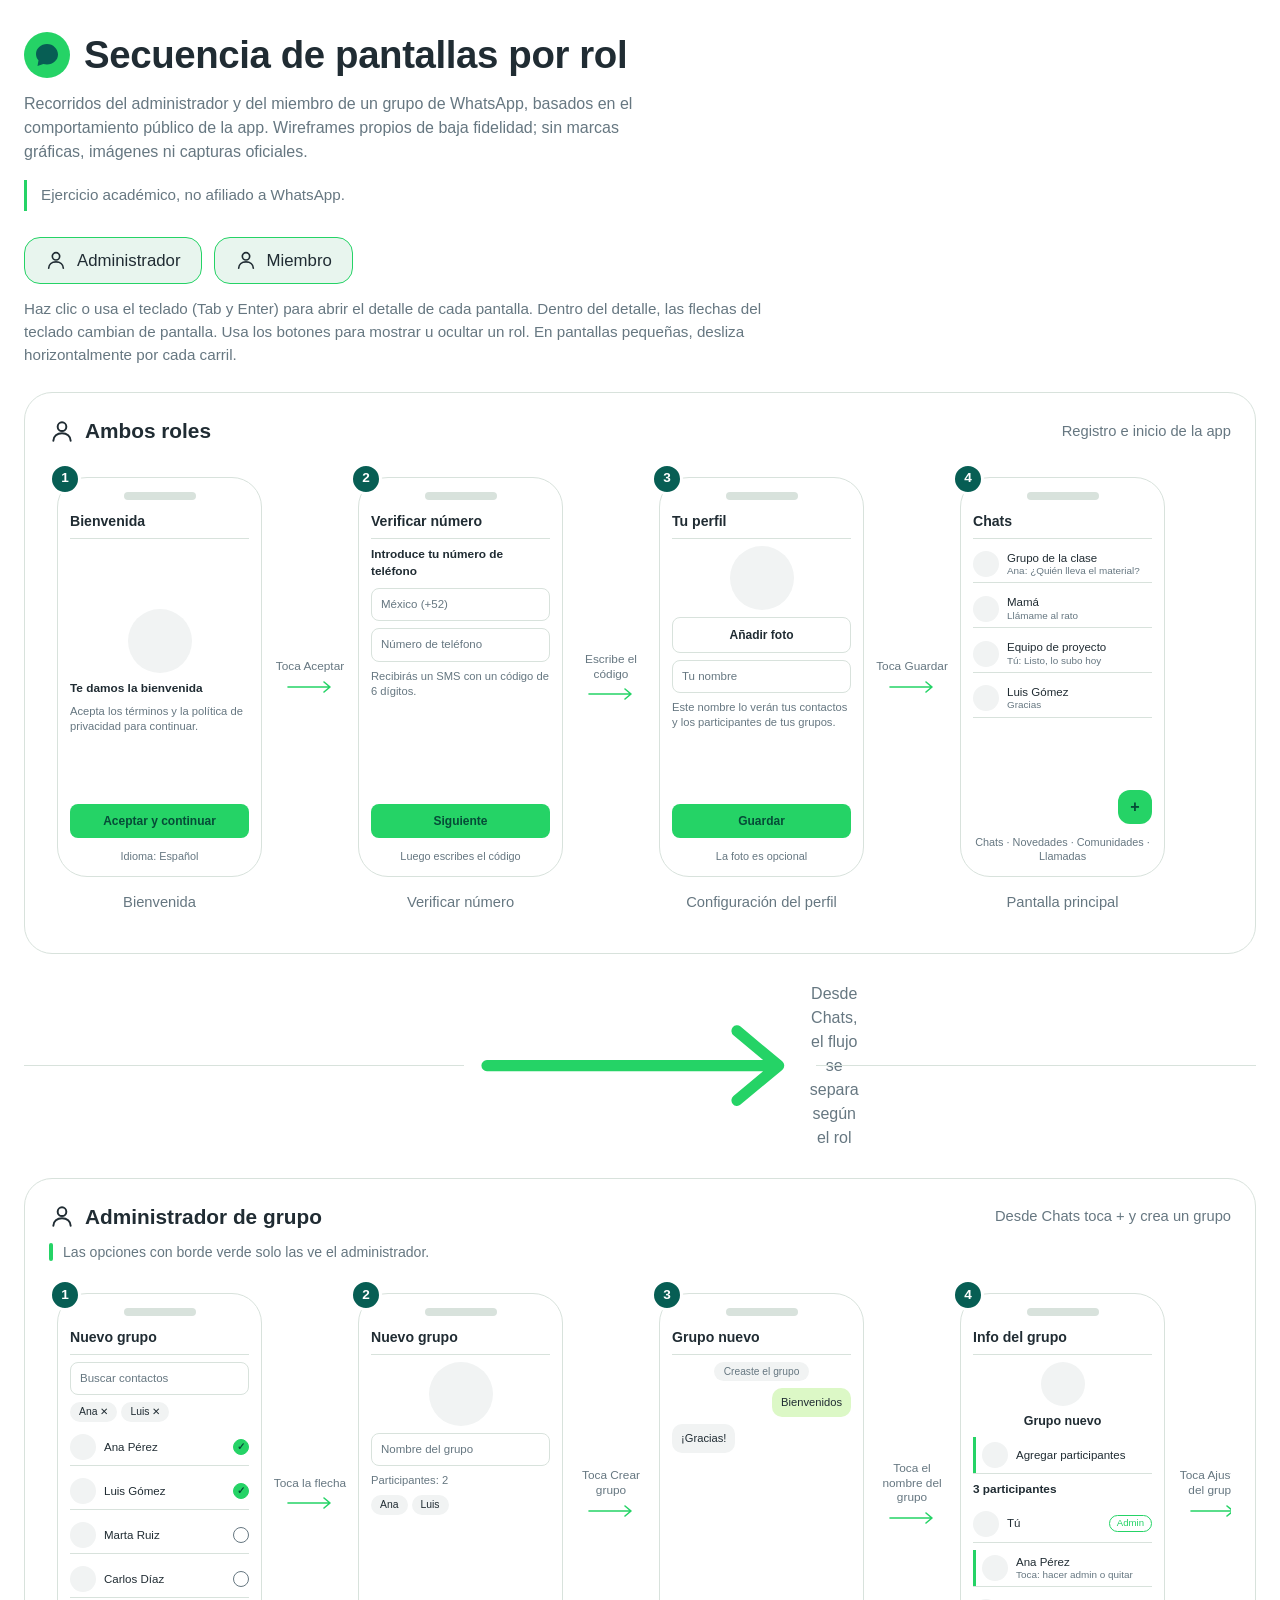
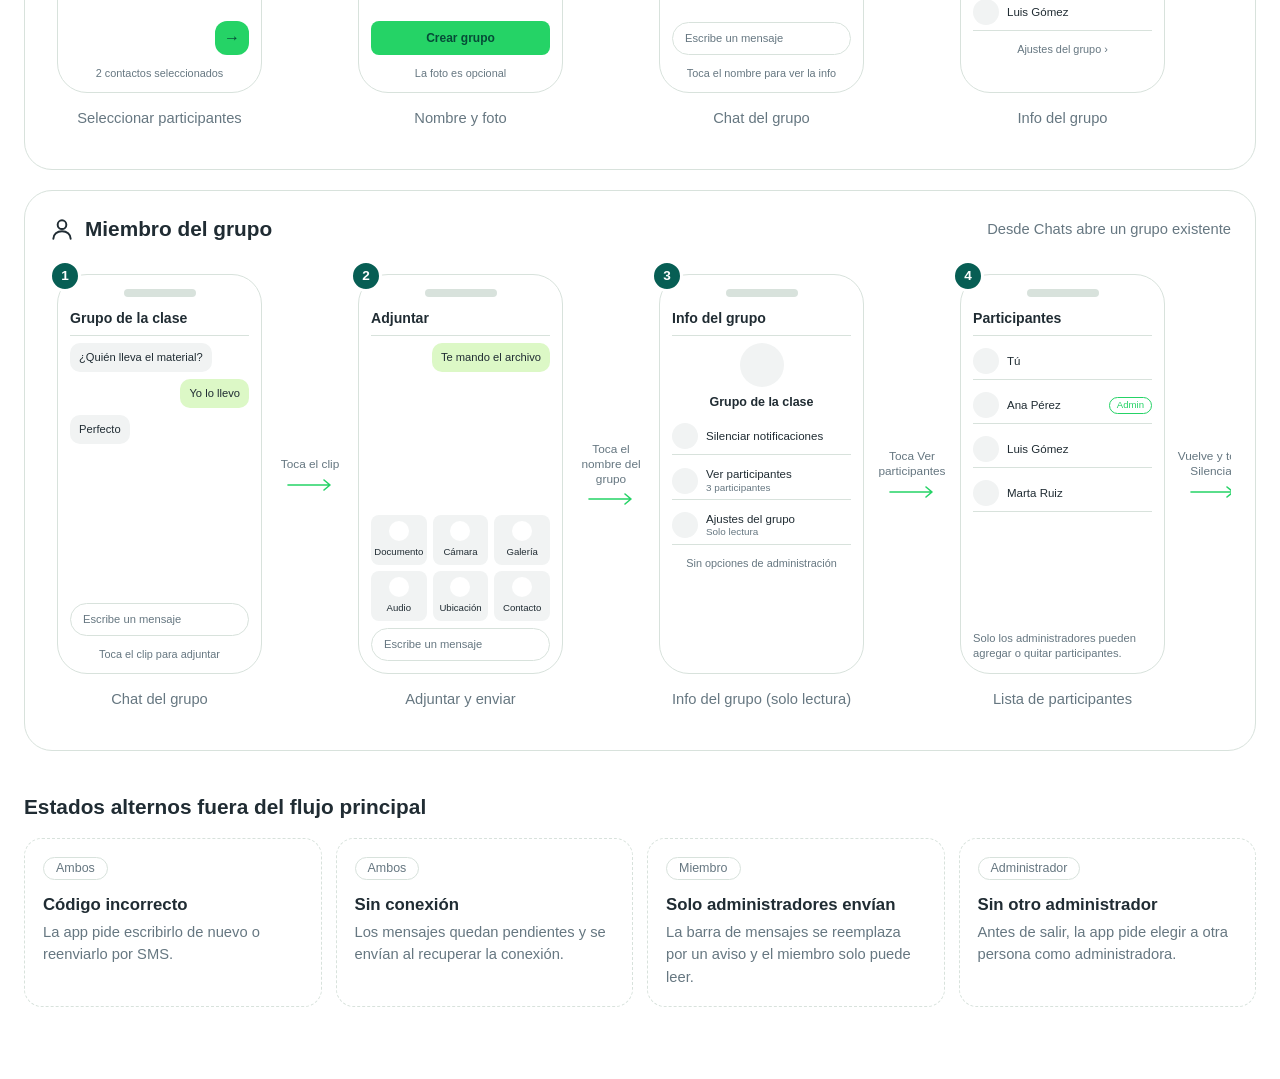
==== commit 11df173d: "Actualiza paleta visual de WhatsApp" ====
--- a/Practica 06/index.html
+++ b/Practica 06/index.html
@@ -187,6 +187,27 @@
   @media (prefers-reduced-motion: reduce) {
     * { transition: none !important; }
   }
+  /* Paleta clara inspirada en WhatsApp */
+  :root {
+    --bg: #ffffff;
+    --surface: #ffffff;
+    --phone: #ffffff;
+    --block: #f1f3f3;
+    --field: #ffffff;
+    --line: #d8e2dc;
+    --text: #202c33;
+    --muted: #667781;
+    --accent: #25d366;
+    --accent-ink: #064b37;
+    --accent-soft: #e8f5ee;
+    --danger: #b42318;
+    color-scheme: light;
+  }
+  .badge-n, .d-num { background: #075e54; color: #ffffff; }
+  .notch { background: #d8e2dc; }
+  .el-btn.danger { border-color: #efc3bf; }
+  .el-bubble.me { background: #dcf8c6; color: #202c33; }
+  header .brand path { fill: #075e54; }
 </style>
 </head>
 <body>
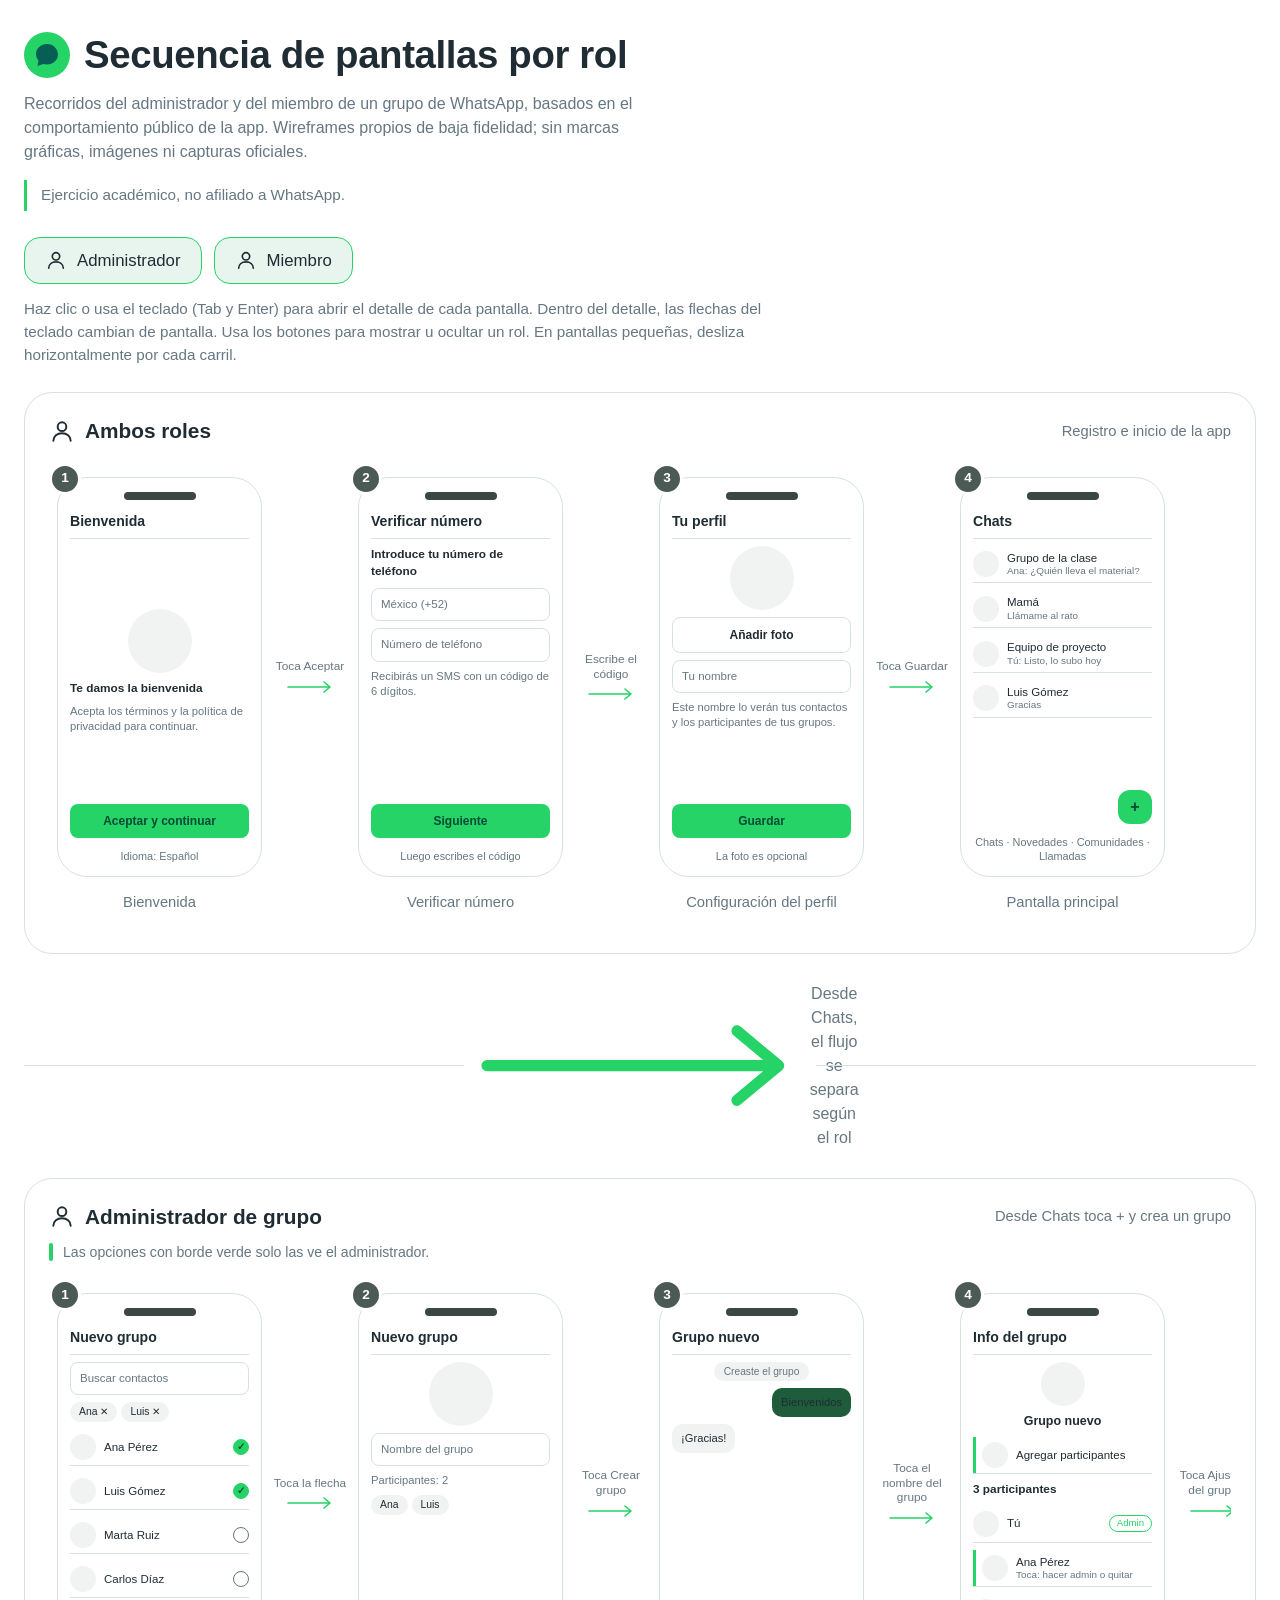
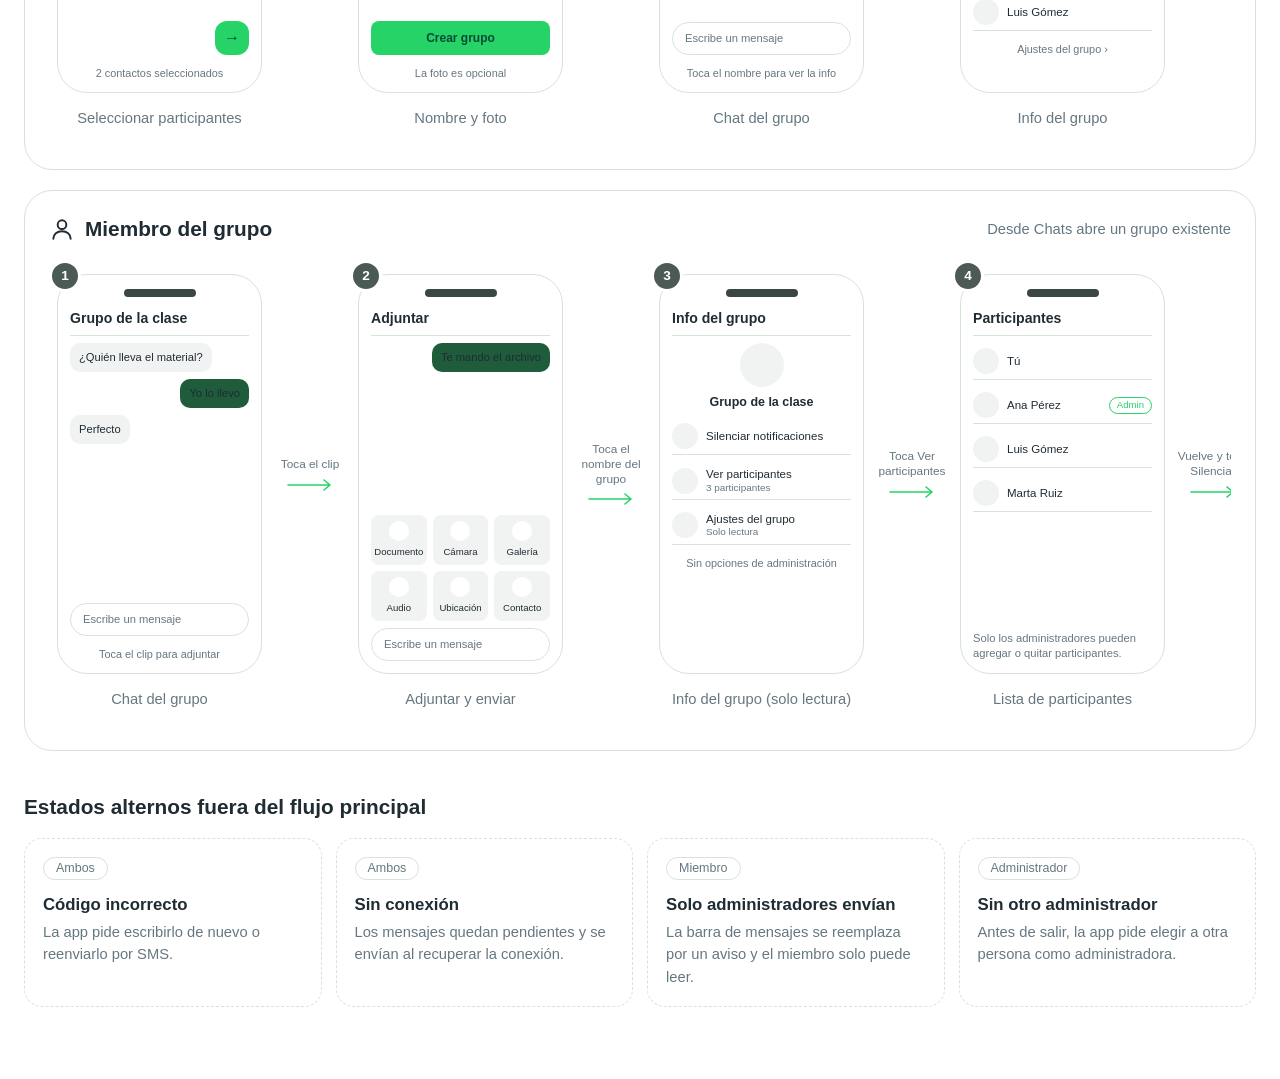
==== commit 9f454d41: "Agrega diagrama interactivo de secuencia de pantallas de WhatsApp" ====
--- a/Practica 06/index.html
+++ b/Practica 06/index.html
@@ -6,20 +6,25 @@
 <title>Secuencia de pantallas por rol - WhatsApp</title>
 <style>
   :root {
-    --bg: #0f1513;
-    --surface: #161e1b;
-    --phone: #212a27;
-    --block: #2d3834;
-    --field: #111815;
-    --line: #33403b;
-    --text: #e9f0ed;
-    --muted: #97a6a0;
+    --bg: #ffffff;
+    --surface: #ffffff;
+    --phone: #ffffff;
+    --block: #f1f3f3;
+    --field: #ffffff;
+    --line: #d8e2dc;
+    --text: #202c33;
+    --muted: #667781;
     --accent: #25d366;
-    --accent-ink: #06210f;
-    --accent-soft: #14271d;
-    --danger: #f0766a;
-    color-scheme: dark;
-  }
+    --accent-ink: #064b37;
+    --accent-soft: #e8f5ee;
+    --danger: #b42318;
+    color-scheme: light;
+  }
+  .badge-n, .d-num { background: #075e54; color: #ffffff; }
+  .notch { background: #d8e2dc; }
+  .el-btn.danger { border-color: #efc3bf; }
+  .el-bubble.me { background: #dcf8c6; color: #202c33; }
+  header .brand path { fill: #075e54; }
   * { box-sizing: border-box; }
   [hidden] { display: none !important; }
   body {
@@ -187,27 +192,6 @@
   @media (prefers-reduced-motion: reduce) {
     * { transition: none !important; }
   }
-  /* Paleta clara inspirada en WhatsApp */
-  :root {
-    --bg: #ffffff;
-    --surface: #ffffff;
-    --phone: #ffffff;
-    --block: #f1f3f3;
-    --field: #ffffff;
-    --line: #d8e2dc;
-    --text: #202c33;
-    --muted: #667781;
-    --accent: #25d366;
-    --accent-ink: #064b37;
-    --accent-soft: #e8f5ee;
-    --danger: #b42318;
-    color-scheme: light;
-  }
-  .badge-n, .d-num { background: #075e54; color: #ffffff; }
-  .notch { background: #d8e2dc; }
-  .el-btn.danger { border-color: #efc3bf; }
-  .el-bubble.me { background: #dcf8c6; color: #202c33; }
-  header .brand path { fill: #075e54; }
 </style>
 </head>
 <body>
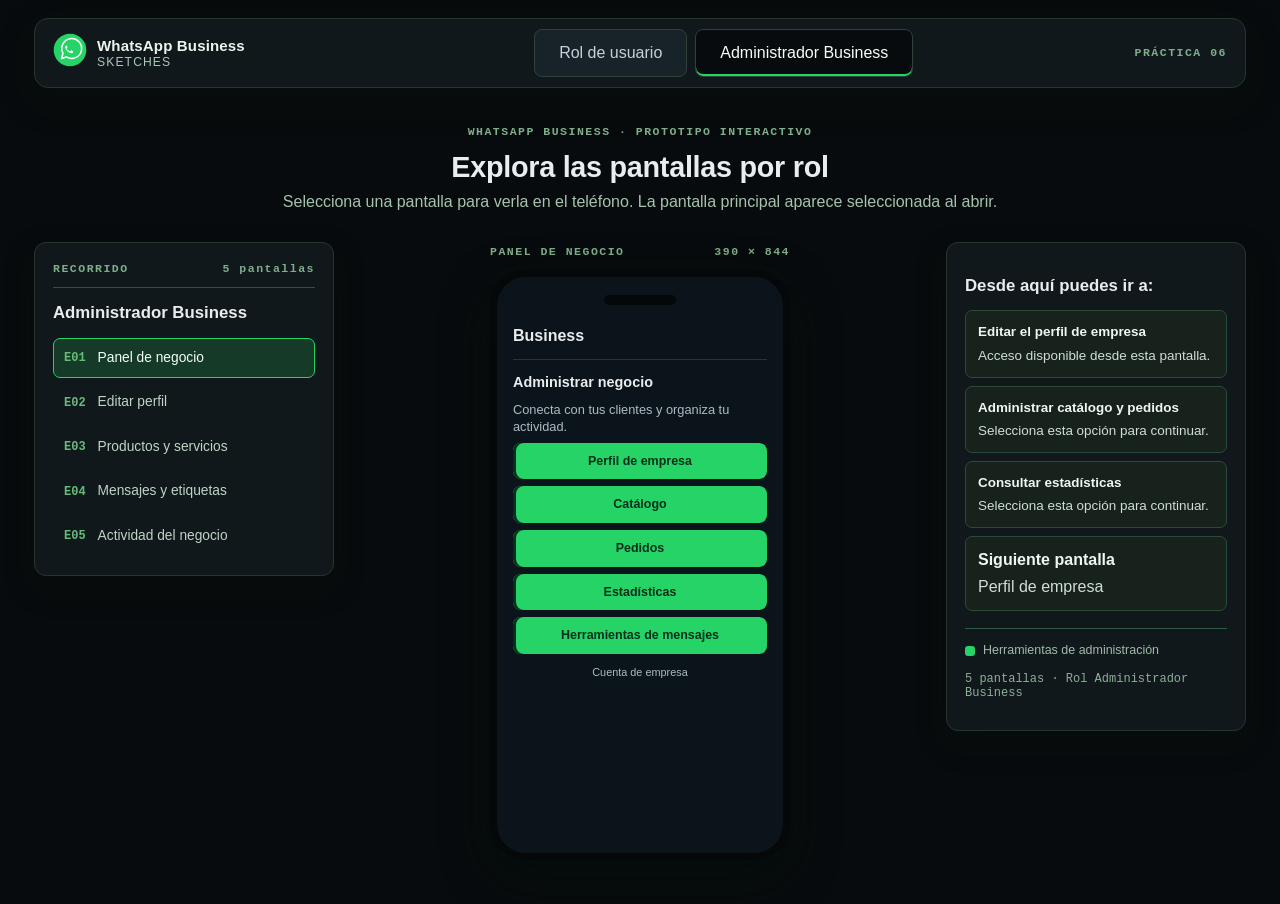
==== commit fef8ec63: "SE corrigio la practica 06 de los sketches con archify" ====
--- a/Practica 06/index.html
+++ b/Practica 06/index.html
@@ -3,7 +3,7 @@
 <head>
 <meta charset="utf-8">
 <meta name="viewport" content="width=device-width, initial-scale=1">
-<title>Secuencia de pantallas por rol - WhatsApp</title>
+<title>WhatsApp Business - Sketches por rol</title>
 <style>
   :root {
     --bg: #ffffff;
@@ -24,7 +24,6 @@
   .notch { background: #d8e2dc; }
   .el-btn.danger { border-color: #efc3bf; }
   .el-bubble.me { background: #dcf8c6; color: #202c33; }
-  header .brand path { fill: #075e54; }
   * { box-sizing: border-box; }
   [hidden] { display: none !important; }
   body {
@@ -192,42 +191,103 @@
   @media (prefers-reduced-motion: reduce) {
     * { transition: none !important; }
   }
-</style>
+  body { background: radial-gradient(ellipse at 50% 30%, #0d4933 0, #082f22 52%, #06271c 100%); color:#e8f4ec; min-height:100vh; }
+  .workspace { max-width:1440px; margin:auto; padding:18px 34px 44px; }
+  .topbar { display:flex; align-items:center; gap:24px; min-height:66px; padding:10px 18px; border:1px solid #286143; border-radius:14px; background:#0b3929; box-shadow:0 12px 35px #03190f55; }
+  .brandline { display:flex; align-items:center; gap:10px; min-width:260px; }
+  .brand-copy { display:flex; flex-direction:column; line-height:1.2; letter-spacing:.09em; font-size:.76rem; color:#a8c9b3; }
+  .brand-copy strong { color:#e9f5ed; font-size:.94rem; letter-spacing:.01em; }
+  .role-switch { display:flex; gap:8px; margin:auto; }
+  .role-btn { padding:11px 24px; border:1px solid #34714d; border-radius:8px; background:#12432f; color:#c2d8c9; font:inherit; cursor:pointer; }
+  .role-btn.selected { background:#071e16; color:white; box-shadow:inset 0 -2px #25d366; }
+  .top-status,.eyebrow,.panel-title,.preview-label { font:600 .72rem/1.4 Consolas,monospace; letter-spacing:.13em; color:#8daf98; }
+  .intro { text-align:center; padding:24px 10px 22px; }
+  .intro h1 { margin:5px 0; font-size:1.8rem; }
+  .intro p:last-child { color:#a6c3ae; margin:6px 0; }
+  .studio { display:grid; grid-template-columns:minmax(245px,300px) minmax(290px,1fr) minmax(245px,300px); gap:26px; align-items:start; }
+  .panel { background:#103d2c; border:1px solid #286143; border-radius:12px; padding:18px; box-shadow:0 12px 30px #03180f40; }
+  .panel-title { display:flex; justify-content:space-between; border-bottom:1px solid #28583e; padding-bottom:10px; }
+  .panel h2 { margin:12px 0; font-size:1.05rem; }
+  #screen-list { display:grid; gap:4px; }
+  .screen-link { display:flex; align-items:center; gap:12px; width:100%; padding:9px 10px; text-align:left; border:1px solid transparent; border-radius:7px; background:transparent; color:#bfd4c6; font:inherit; font-size:.86rem; cursor:pointer; }
+  .screen-link:hover,.screen-link.active { background:#1b5638; border-color:#438658; color:white; }
+  .screen-link b { color:#67bc7b; font:600 .75rem Consolas,monospace; }
+  .preview-area { display:flex; flex-direction:column; align-items:center; min-height:550px; }
+  .preview-label { width:min(100%,300px); display:flex; justify-content:space-between; margin:2px 0 10px; }
+  #phone-preview { width:300px; }
+  #phone-preview .phone { width:300px; height:590px; border:7px solid #101916; border-radius:36px; padding:18px 16px 14px; box-shadow:0 18px 45px #020f0b99; cursor:default; overflow-y:auto; scrollbar-width:thin; }
+  #phone-preview .phone:hover { transform:none; }
+  #phone-preview .p-title { padding:8px 0 11px; font-size:1rem; }
+  #phone-preview .el-h { font-size:.9rem; }
+  #phone-preview .el-text { font-size:.8rem; }
+  #phone-preview .el-row { font-size:.8rem; padding:5px 0; }
+  #phone-preview .el-h { padding-top:5px; }
+  #phone-preview .el-row .rt small { font-size:.68rem; }
+  #phone-preview .el-btn { padding:9px 7px; font-size:.78rem; }
+  #phone-preview .el-input { font-size:.78rem; }
+  #phone-preview .notch { height:10px; background:#111; }
+  #screen-info { display:grid; gap:8px; }
+  .info-destination { padding:11px 12px; border:1px solid #356b4c; border-radius:7px; background:#164a33; color:#d5e7da; font-size:.84rem; }
+  button.info-destination { width:100%; text-align:left; cursor:pointer; font:inherit; }
+  button.info-destination:hover { border-color:#25d366; background:#1b5638; }
+  .info-destination strong { display:block; color:#f0f8f2; margin-bottom:3px; }
+  .info-rule { border-top:1px solid #2b5a40; margin:17px 0 12px; }
+  .legend-item { display:flex; gap:8px; align-items:center; color:#9ebba7; font-size:.78rem; }
+  .legend-item span { width:10px; height:10px; background:#25d366; border-radius:3px; }
+  .screen-meta { color:#8daf98; font: .75rem Consolas,monospace; }
+  .phone.static { color:var(--text); }
+  :root {
+    --bg:#080b0d; --surface:#11181c; --phone:#0b141a; --block:#202c33;
+    --field:#182229; --line:#2a3942; --text:#e9edef; --muted:#aebac1;
+    --accent:#25d366; --accent-ink:#062f1b; --accent-soft:#153a28;
+    --danger:#ff6b6b; color-scheme:dark;
+  }
+  body { background:#080b0d; color:#e9edef; }
+  .topbar { background:#11181c; border-color:#26362d; }
+  .panel { background:#11181c; border-color:#26362d; }
+  .role-btn { background:#182229; border-color:#30413a; color:#c7d2d8; }
+  .role-btn.selected { background:#080b0d; color:#f4fff7; box-shadow:inset 0 -2px #25d366; }
+  .screen-link:hover,.screen-link.active { background:#153a28; border-color:#25d366; color:#f4fff7; }
+  .info-destination { background:#17221d; border-color:#2b4937; color:#d1ddd5; }
+  .info-destination strong { color:#f0f7f2; }
+  #phone-preview .phone { background:#0b141a; border-color:#050809; }
+  #phone-preview .notch { background:#050809; }
+  #phone-preview .p-title { border-color:#26343b; }
+  #phone-preview .el-btn { background:#25d366; color:#062f1b; }
+  #phone-preview .el-btn.ghost { background:transparent; border-color:#3a4a52; color:#e9edef; }
+  #phone-preview .el-btn.danger { background:transparent; border-color:#7f3838; color:#ff8b8b; }
+  #phone-preview .el-input,#phone-preview .el-inputbar { background:#182229; border-color:#30414a; color:#c8d2d7; }
+  #phone-preview .el-row { border-color:#26343b; }
+  #phone-preview .el-row .av,#phone-preview .el-avatar { background:#26343b; }
+  #phone-preview .el-bubble { background:#202c33; color:#e9edef; }
+  #phone-preview .el-bubble.me { background:#005c4b; color:#e9edef; }
+  #phone-preview .el-grid div,#phone-preview .el-chips span { background:#202c33; color:#e9edef; }
+  #phone-preview .el-fab { background:#25d366; color:#062f1b; }
+  #phone-preview .el-toggle,.el-row { border-color:#26343b; }
+  .preview-label,.top-status,.eyebrow,.panel-title { color:#7fae8c; }
+  @media(max-width:900px) { .workspace{padding:12px}.studio{grid-template-columns:240px 1fr}.info-panel{grid-column:1/-1}.topbar{flex-wrap:wrap}.brandline{min-width:unset} }
+  @media(max-width:620px) { .studio{grid-template-columns:1fr}.screen-panel{order:2}.preview-area{order:1}.info-panel{order:3}.top-status{display:none}.role-btn{padding:9px 12px}.preview-area{min-height:unset} }</style>
 </head>
 <body>
-<main class="page">
-  <header>
-    <div class="brand">
-      <svg width="46" height="46" viewBox="0 0 46 46" aria-hidden="true">
-        <circle cx="23" cy="23" r="23" fill="#25d366"/>
-        <path d="M23 12c-6.1 0-11 4.5-11 10 0 2.4.9 4.600 2.500 6.300L13.500 34l5.800-2c1.100.3 2.400.5 3.700.5 6.100 0 11-4.500 11-10S29.100 12 23 12z" fill="#06210f"/>
-      </svg>
-      <h1>Secuencia de pantallas por rol</h1>
+<main class="workspace">
+  <header class="topbar">
+    <div class="brandline">
+      <span class="logo-wrap"><svg width="34" height="34" viewBox="0 0 48 48" aria-label="WhatsApp"><circle cx="24" cy="24" r="23" fill="#25d366"/><path d="M12 36l2.1-7.4A14 14 0 1 1 19 33.8L12 36z" fill="none" stroke="#fff" stroke-width="2.2" stroke-linejoin="round"/><path d="M19 17.5c-.6 0-1.1.5-1.4 1.1-.4.8-.6 1.8.1 3.2 1 2.2 3.5 4.9 6 6.1 1.8.9 3 .8 3.8.3.6-.4 1-1.2 1.1-1.8.1-.3-.1-.6-.4-.8l-2.3-1.1c-.3-.1-.6-.1-.8.2l-.8 1c-.2.2-.4.3-.7.2-1.4-.5-3.5-2.3-4.2-3.6-.1-.3-.1-.5.1-.7l.8-.9c.2-.2.2-.5.1-.8l-1-2.1c-.1-.3-.3-.3-.4-.3z" fill="#fff"/></svg></span>
+      <div class="brand-copy"><strong>WhatsApp Business</strong><span>SKETCHES</span></div>
     </div>
-    <p class="lede">Recorridos del administrador y del miembro de un grupo de WhatsApp, basados en el comportamiento público de la app. Wireframes propios de baja fidelidad; sin marcas gráficas, imágenes ni capturas oficiales.</p>
-    <p class="academic">Ejercicio académico, no afiliado a WhatsApp.</p>
-    <div class="roles" role="group" aria-label="Mostrar u ocultar carriles por rol">
-      <button class="role-btn" type="button" data-lane="admin" aria-pressed="true">
-        <svg viewBox="0 0 24 24" width="22" height="22" fill="none" stroke="currentColor" stroke-width="1.8" stroke-linecap="round" aria-hidden="true"><circle cx="12" cy="8" r="4"/><path d="M4 21c0-4.400 3.600-7 8-7s8 2.600 8 7"/></svg>
-        Administrador
-      </button>
-      <button class="role-btn" type="button" data-lane="member" aria-pressed="true">
-        <svg viewBox="0 0 24 24" width="22" height="22" fill="none" stroke="currentColor" stroke-width="1.8" stroke-linecap="round" aria-hidden="true"><circle cx="12" cy="8" r="4"/><path d="M4 21c0-4.400 3.600-7 8-7s8 2.600 8 7"/></svg>
-        Miembro
-      </button>
+    <div class="role-switch" role="group" aria-label="Seleccionar rol">
+      <button class="role-btn" type="button" data-role="member">Rol de usuario</button>
+      <button class="role-btn selected" type="button" data-role="admin">Administrador Business</button>
     </div>
-    <p class="hint">Haz clic o usa el teclado (Tab y Enter) para abrir el detalle de cada pantalla. Dentro del detalle, las flechas del teclado cambian de pantalla. Usa los botones para mostrar u ocultar un rol. En pantallas pequeñas, desliza horizontalmente por cada carril.</p>
+    <span class="top-status">PRÁCTICA 06</span>
   </header>
-
-  <section id="lanes" aria-label="Carriles de pantallas"></section>
-
-  <section class="alt" aria-labelledby="alt-title">
-    <h2 id="alt-title">Estados alternos fuera del flujo principal</h2>
-    <div class="alt-grid" id="alt"></div>
-  </section>
-</main>
-
-<dialog id="detail" aria-labelledby="d-title">
+  <div class="intro"><p class="eyebrow">WHATSAPP BUSINESS · PROTOTIPO INTERACTIVO</p><h1>Explora las pantallas por rol</h1><p>Selecciona una pantalla para verla en el teléfono. La pantalla principal aparece seleccionada al abrir.</p></div>
+  <div class="studio">
+    <aside class="panel screen-panel"><div class="panel-title"><span>RECORRIDO</span><span id="screen-count"></span></div><h2 id="role-heading">Administrador</h2><nav id="screen-list" aria-label="Pantallas del recorrido"></nav></aside>
+    <section class="preview-area" aria-label="Vista previa del sketch"><div class="preview-label"><span id="screen-kicker">PANTALLA PRINCIPAL</span><span>390 × 844</span></div><div id="phone-preview"></div></section>
+    <aside class="panel info-panel"><h2>Desde aquí puedes ir a:</h2><div id="screen-info"></div><div class="info-rule"></div><div class="legend-item"><span></span>Herramientas de administración</div><p class="screen-meta" id="screen-meta"></p></aside>
+  </div>
+</main><dialog id="detail" aria-labelledby="d-title">
   <div class="d-head">
     <span class="d-num" id="d-num"></span>
     <div>
@@ -286,63 +346,46 @@
   },
   {
     id: 'admin',
-    name: 'Administrador de grupo',
-    sub: 'Desde Chats toca + y crea un grupo',
-    legend: 'Las opciones con borde verde solo las ve el administrador.',
+    name: 'Administrador de WhatsApp Business',
+    sub: 'Herramientas para gestionar el negocio',
+    legend: 'Accesos de administración disponibles para la cuenta del negocio.',
     screens: [
-      { n: 1, title: 'Nuevo grupo', cap: 'Seleccionar participantes', go: 'Toca la flecha',
-        body: [{t:'input',x:'Buscar contactos'},{t:'chips',x:['Ana ✕','Luis ✕']},{t:'row',x:'Ana Pérez',check:1},{t:'row',x:'Luis Gómez',check:1},{t:'row',x:'Marta Ruiz',check:0},{t:'row',x:'Carlos Díaz',check:0},{t:'fab',x:'→'}],
-        foot: '2 contactos seleccionados',
-        what: 'Después de tocar + y elegir Nuevo grupo, se marcan los contactos que entrarán al grupo. Los seleccionados aparecen arriba como etiquetas.',
-        actions: ['Buscar un contacto', 'Marcar o desmarcar contactos', 'Tocar la flecha para continuar'],
-        next: 'Nombre y foto del grupo' },
-      { n: 2, title: 'Nuevo grupo', cap: 'Nombre y foto', go: 'Toca Crear grupo',
-        body: [{t:'avatar'},{t:'input',x:'Nombre del grupo'},{t:'text',x:'Participantes: 2'},{t:'chips',x:['Ana','Luis']},{t:'spacer'},{t:'btn',x:'Crear grupo'}],
-        foot: 'La foto es opcional',
-        what: 'Se escribe el nombre del grupo y, si se desea, se elige una foto. Abajo se confirma la lista de participantes.',
-        actions: ['Escribir el nombre del grupo', 'Elegir una foto', 'Crear el grupo'],
-        next: 'Chat del grupo',
-        note: 'Quien crea el grupo queda como administrador automáticamente.' },
-      { n: 3, title: 'Grupo nuevo', cap: 'Chat del grupo', go: 'Toca el nombre del grupo',
-        body: [{t:'sys',x:'Creaste el grupo'},{t:'bubble',x:'Bienvenidos',me:1},{t:'bubble',x:'¡Gracias!'},{t:'inputbar',x:'Escribe un mensaje'}],
-        foot: 'Toca el nombre para ver la info',
-        what: 'El chat del grupo recién creado. Se ve el aviso de creación y la barra para escribir mensajes.',
-        actions: ['Escribir y enviar mensajes', 'Tocar el nombre del grupo para abrir su información'],
-        next: 'Info del grupo' },
-      { n: 4, title: 'Info del grupo', cap: 'Info del grupo', go: 'Toca Ajustes del grupo',
-        body: [{t:'avatar',sm:1},{t:'text',x:'Grupo nuevo',c:1},{t:'row',x:'Agregar participantes',adm:1},{t:'h',x:'3 participantes'},{t:'row',x:'Tú',tag:'Admin'},{t:'row',x:'Ana Pérez',s:'Toca: hacer admin o quitar',adm:1},{t:'row',x:'Luis Gómez'}],
-        foot: 'Ajustes del grupo ›',
-        what: 'Información del grupo con la lista de participantes. El administrador puede sumar gente, nombrar otros administradores o quitar participantes.',
-        actions: ['Agregar participantes', 'Tocar un participante para hacerlo administrador o quitarlo del grupo', 'Abrir los ajustes del grupo'],
-        next: 'Ajustes del grupo',
-        note: 'Agregar, promover y quitar participantes son acciones exclusivas del administrador.' },
-      { n: 5, title: 'Ajustes del grupo', cap: 'Ajustes del grupo', go: 'Toca Invitar por enlace',
-        body: [{t:'toggle',x:'Editar info del grupo',s:'Solo administradores',on:1,adm:1},{t:'toggle',x:'Enviar mensajes',s:'Todos los participantes',on:1,adm:1},{t:'toggle',x:'Aprobar nuevos participantes',s:'Desactivado',on:0,adm:1},{t:'row',x:'Invitar por enlace',s:'Para sumar a más personas',adm:1}],
-        foot: 'Solo los administradores cambian esto',
-        what: 'Define quién puede editar la información del grupo, quién puede enviar mensajes y si hay que aprobar a quienes piden entrar.',
-        actions: ['Elegir quién edita la info del grupo', 'Elegir quién envía mensajes', 'Activar o desactivar la aprobación de nuevos participantes', 'Abrir Invitar por enlace'],
-        next: 'Invitar por enlace',
-        note: 'Los miembros solo pueden ver estos ajustes, no cambiarlos.' },
-      { n: 6, title: 'Invitar por enlace', cap: 'Enlace de invitación', go: 'Vuelve a Info del grupo',
-        body: [{t:'h',x:'Enlace del grupo'},{t:'input',x:'enlace.ejemplo/abc123'},{t:'btn',x:'Copiar enlace'},{t:'btn',x:'Compartir enlace',k:'ghost'},{t:'btn',x:'Restablecer enlace',k:'ghost',adm:1},{t:'spacer'},{t:'text',x:'Quien tenga el enlace puede pedir entrar al grupo.'}],
-        foot: '',
-        what: 'Muestra el enlace del grupo para copiarlo o compartirlo. Restablecerlo invalida el enlace anterior.',
-        actions: ['Copiar el enlace', 'Compartir el enlace', 'Restablecer el enlace'],
-        next: 'Regresa a Info del grupo',
-        note: 'Restablecer el enlace es exclusivo del administrador.' },
-      { n: 7, title: 'Salir o eliminar', cap: 'Salir o eliminar el grupo',
-        body: [{t:'h',x:'Salir del grupo'},{t:'text',x:'Si eres el único administrador, elige a otra persona antes de salir.'},{t:'btn',x:'Salir del grupo',k:'danger'},{t:'btn',x:'Eliminar grupo',k:'danger',adm:1},{t:'spacer'},{t:'btn',x:'Cancelar',k:'ghost'}],
-        foot: '',
-        what: 'Confirmación para abandonar el grupo o eliminarlo por completo.',
-        actions: ['Salir del grupo', 'Eliminar el grupo', 'Cancelar'],
-        next: 'Fin del recorrido del administrador',
-        note: 'Para eliminar el grupo, el administrador primero quita a los demás participantes.' }
+      { n: 1, title: 'Business', cap: 'Panel de negocio', go: 'Toca Herramientas',
+        body: [{t:'h',x:'Administrar negocio'},{t:'text',x:'Conecta con tus clientes y organiza tu actividad.'},{t:'btn',x:'Perfil de empresa',adm:1},{t:'btn',x:'Catálogo',adm:1},{t:'btn',x:'Pedidos',adm:1},{t:'btn',x:'Estadísticas',adm:1},{t:'btn',x:'Herramientas de mensajes',adm:1}],
+        foot: 'Cuenta de empresa',
+        what: 'Panel principal con accesos a las herramientas de WhatsApp Business para administrar la presencia y la comunicación del negocio.',
+        actions: ['Editar el perfil de empresa', 'Administrar catálogo y pedidos', 'Consultar estadísticas', 'Configurar herramientas de mensajes'],
+        next: 'Perfil de empresa' },
+      { n: 2, title: 'Perfil de empresa', cap: 'Editar perfil', go: 'Toca Guardar',
+        body: [{t:'avatar'},{t:'input',x:'Nombre del negocio'},{t:'input',x:'Descripción'},{t:'row',x:'Categoría',s:'Tienda de ropa',adm:1},{t:'row',x:'Horario',s:'Abierto · 9:00 a 18:00',adm:1},{t:'row',x:'Dirección y contacto',adm:1},{t:'btn',x:'Guardar cambios'}],
+        foot: 'Información visible a clientes',
+        what: 'Edición de los datos públicos del negocio que las personas pueden consultar desde el perfil.',
+        actions: ['Cambiar foto y nombre', 'Editar descripción y categoría', 'Configurar horario, dirección y contacto', 'Guardar cambios'],
+        next: 'Catálogo' },
+      { n: 3, title: 'Catálogo', cap: 'Productos y servicios', go: 'Toca Agregar',
+        body: [{t:'h',x:'Catálogo del negocio'},{t:'row',x:'Bolso artesanal',s:' · Disponible',adm:1},{t:'row',x:'Cartera de piel',s:' · Disponible',adm:1},{t:'row',x:'Envío local',s:'Servicio',adm:1},{t:'spacer'},{t:'btn',x:'+ Agregar artículo'},{t:'text',x:'Comparte artículos en tus conversaciones.'}],
+        foot: '3 artículos',
+        what: 'Lista de productos y servicios que el negocio comparte con sus clientes desde el chat.',
+        actions: ['Consultar artículos', 'Agregar un producto o servicio', 'Actualizar precio y disponibilidad'],
+        next: 'Herramientas de mensajes' },
+      { n: 4, title: 'Herramientas de mensajes', cap: 'Mensajes y etiquetas', go: 'Toca Respuesta rápida',
+        body: [{t:'h',x:'Organiza tus conversaciones'},{t:'row',x:'Mensaje de bienvenida',s:'Saluda a clientes nuevos',adm:1},{t:'row',x:'Mensaje de ausencia',s:'Responde fuera del horario',adm:1},{t:'row',x:'Respuestas rápidas',s:'Atajos para preguntas frecuentes',adm:1},{t:'row',x:'Etiquetas',s:'Organiza chats y pedidos',adm:1}],
+        foot: 'Automatiza tareas frecuentes',
+        what: 'Ajustes para responder con rapidez y mantener ordenadas las conversaciones con clientes.',
+        actions: ['Configurar mensaje de bienvenida', 'Definir mensaje de ausencia', 'Crear respuestas rápidas', 'Organizar chats con etiquetas'],
+        next: 'Estadísticas' },
+      { n: 5, title: 'Estadísticas', cap: 'Actividad del negocio', go: 'Toca volver al panel',
+        body: [{t:'h',x:'Resumen de actividad'},{t:'row',x:'Mensajes enviados',s:'128',adm:1},{t:'row',x:'Mensajes entregados',s:'116',adm:1},{t:'row',x:'Mensajes leídos',s:'94',adm:1},{t:'row',x:'Conversaciones nuevas',s:'23 esta semana',adm:1},{t:'text',x:'Datos ilustrativos del prototipo.'}],
+        foot: 'Últimos 7 días',
+        what: 'Resumen visual de métricas para ayudar a entender la interacción con clientes.',
+        actions: ['Revisar mensajes enviados, entregados y leídos', 'Consultar conversaciones nuevas'],
+        next: 'Fin del recorrido de administración' }
     ]
   },
   {
     id: 'member',
-    name: 'Miembro del grupo',
-    sub: 'Desde Chats abre un grupo existente',
+    name: 'Rol de usuario',
+    sub: 'Uso diario de WhatsApp',
     screens: [
       { n: 1, title: 'Grupo de la clase', cap: 'Chat del grupo', go: 'Toca el clip',
         body: [{t:'bubble',x:'¿Quién lleva el material?'},{t:'bubble',x:'Yo lo llevo',me:1},{t:'bubble',x:'Perfecto'},{t:'inputbar',x:'Escribe un mensaje'}],
@@ -380,7 +423,43 @@
         foot: '',
         what: 'Opciones para abandonar el grupo o reportarlo si incumple las normas.',
         actions: ['Salir del grupo', 'Reportar el grupo', 'Cancelar'],
-        next: 'Fin del recorrido del miembro' }
+        next: 'Fin del recorrido del miembro' },
+      { n: 7, title: 'Nuevo chat', cap: 'Nuevo chat', go: 'Elige una opción',
+        body: [{t:'input',x:'Nombre, número o @nombre de usuario'},{t:'btn',x:'Nuevo grupo',k:'ghost'},{t:'btn',x:'Nuevo contacto',k:'ghost'},{t:'btn',x:'Nueva comunidad',k:'ghost'},{t:'btn',x:'Nueva difusión',k:'ghost'},{t:'h',x:'Contactos frecuentes'},{t:'text',x:'Los contactos de tu teléfono aparecerán aquí.'}],
+        foot: 'Busca por nombre o número',
+        what: 'Menú para iniciar un chat y crear un grupo, contacto, comunidad o difusión. No incluye contactos de ejemplo.',
+        actions: ['Buscar por nombre, número o usuario', 'Crear un grupo', 'Abrir Nuevo contacto', 'Crear comunidad o difusión'],
+        next: 'Novedades' },
+      { n: 8, title: 'Novedades', cap: 'Novedades y estados', go: 'Toca Chats para volver',
+        body: [{t:'h',x:'Estados'},{t:'row',x:'Añadir estado',s:'Desaparece después de 24 horas'},{t:'h',x:'Actualizaciones vistas'},{t:'text',x:'Los estados de tus contactos aparecerán aquí.'},{t:'spacer'},{t:'btn',x:'Compartir actualización',k:'ghost'}],
+        foot: 'Actualizaciones de tus contactos',
+        what: 'Sección de estados para compartir una actualización y consultar las publicaciones de contactos.',
+        actions: ['Añadir un estado con texto o foto', 'Consultar actualizaciones de contactos'],
+        next: 'Comunidades' },
+      { n: 9, title: 'Comunidades', cap: 'Comunidades', go: 'Toca Nueva comunidad',
+        body: [{t:'h',x:'Comunidades'},{t:'avatar'},{t:'h',x:'Usa una comunidad para mantenerte en contacto'},{t:'text',x:'Las comunidades reúnen grupos por temas. Las comunidades a las que te añadan aparecerán aquí.'},{t:'spacer'},{t:'btn',x:'Ver ejemplos de comunidades',k:'ghost'},{t:'btn',x:'+ Nueva comunidad'}],
+        foot: 'Novedades · Llamadas · Chats · Tú',
+        what: 'Vista vacía de Comunidades con una explicación breve y una acción para crear una comunidad.',
+        actions: ['Consultar ejemplos', 'Crear una comunidad', 'Cambiar a otra pestaña'],
+        next: 'Llamadas' },
+      { n: 10, title: 'Llamadas', cap: 'Llamadas', go: 'Toca Chats para volver',
+        body: [{t:'h',x:'Llamadas'},{t:'grid',x:['Llamar','Programar','Teclado','Favoritos']},{t:'h',x:'Recientes'},{t:'text',x:'Aquí aparecerán tus llamadas recientes.'},{t:'row',x:'Llamada entrante',s:'Reciente'},{t:'row',x:'Llamada saliente',s:'Reciente'}],
+        foot: 'Novedades · Comunidades · Chats · Tú',
+        what: 'Historial de llamadas con accesos para llamar, programar, abrir el teclado y consultar favoritos. Los registros son genéricos.',
+        actions: ['Iniciar una llamada', 'Programar una llamada', 'Abrir el teclado', 'Consultar llamadas recientes'],
+        next: 'Configuración' },
+      { n: 11, title: 'Configuración', cap: 'Configuración', go: 'Desplázate para ver más ajustes',
+        body: [{t:'h',x:'Tu perfil'},{t:'row',x:'Suscripciones'},{t:'row',x:'Listas'},{t:'row',x:'Mensajes de difusión'},{t:'row',x:'Destacados'},{t:'row',x:'Dispositivos vinculados'},{t:'h',x:'Cuenta y preferencias'},{t:'row',x:'Cuenta'},{t:'row',x:'Privacidad'},{t:'row',x:'Chats'},{t:'row',x:'Apariencia'},{t:'row',x:'Notificaciones'},{t:'row',x:'Almacenamiento y datos'},{t:'row',x:'Controles parentales'},{t:'h',x:'Ayuda y comunidad'},{t:'row',x:'Ayuda y comentarios'},{t:'row',x:'Invitar amigos'},{t:'row',x:'Centro de cuentas'},{t:'h',x:'También de Meta'},{t:'row',x:'Instagram · Facebook · Threads · Meta AI'}],
+        foot: 'Desliza para recorrer todos los ajustes',
+        what: 'Una sola pantalla larga y desplazable que reúne las secciones mostradas en las dos capturas de Configuración: opciones de cuenta, chats, avisos, ayuda y servicios de Meta.',
+        actions: ['Desplazarse por la lista de ajustes', 'Abrir opciones de cuenta, privacidad y chats', 'Consultar ayuda y servicios vinculados'],
+        next: 'Cerrar sesión' },
+      { n: 12, title: 'Cerrar sesión', cap: 'Cerrar sesión',
+        body: [{t:'h',x:'¿Quieres cerrar sesión?'},{t:'text',x:'Podrás volver a entrar con tu número de teléfono.'},{t:'spacer'},{t:'btn',x:'Cerrar sesión',k:'danger'},{t:'btn',x:'Cancelar',k:'ghost'}],
+        foot: 'La cuenta no se elimina',
+        what: 'Confirmación para cerrar la sesión de WhatsApp en este dispositivo.',
+        actions: ['Confirmar el cierre de sesión', 'Cancelar y volver a configuración'],
+        next: 'Fin del recorrido del usuario' }
     ]
   }
 ];
@@ -456,92 +535,35 @@
 }
 
 const $ = s => document.querySelector(s);
-const lanesEl = $('#lanes');
-
-lanesEl.innerHTML = LANES.map((lane, idx) =>
-  laneHTML(lane) + (idx === 0 ? `<div class="divider"><span>${ARROW}Desde Chats, el flujo se separa según el rol</span></div>` : '')
-).join('');
-
-$('#alt').innerHTML = ALT.map(a =>
-  `<article class="alt-card"><span class="pill">${a.role}</span><h3>${a.title}</h3><p>${a.text}</p></article>`
-).join('');
-
-/* Mostrar u ocultar roles */
-const roleBtns = [...document.querySelectorAll('.role-btn')];
-roleBtns.forEach(b => b.addEventListener('click', () => {
-  const pressed = b.getAttribute('aria-pressed') === 'true';
-  const othersOn = roleBtns.some(o => o !== b && o.getAttribute('aria-pressed') === 'true');
-  if (pressed && !othersOn) return; // siempre queda un rol visible
-  b.setAttribute('aria-pressed', String(!pressed));
-  $('#lane-' + b.dataset.lane).hidden = pressed;
+let selected = { lane: 'admin', i: 0 };
+let activeRole = 'admin';
+const ROLE_LANES = { admin: ['admin'], member: ['common','member'] };
+const laneById = id => LANES.find(l => l.id === id);
+function visibleScreens() { return ROLE_LANES[activeRole].flatMap(id => laneById(id).screens.map((screen,i) => ({lane:laneById(id),screen,i}))); }
+function selectScreen(laneId,i) { selected={lane:laneId,i}; renderStudio(); }
+function renderStudio() {
+  const entries=visibleScreens();
+  const current=laneById(selected.lane).screens[selected.i];
+  const roleName=activeRole==='admin'?'Administrador Business':'Rol de usuario';
+  $('#role-heading').textContent=roleName;
+  $('#screen-count').textContent=`${entries.length} pantallas`;
+  $('#screen-kicker').textContent=current.cap.toUpperCase();
+  $('#screen-list').innerHTML=entries.map(({lane,screen,i},n)=>`<button type="button" class="screen-link${lane.id===selected.lane&&i===selected.i?' active':''}" data-lane="${lane.id}" data-i="${i}"><b>E${String(n+1).padStart(2,'0')}</b><span>${screen.cap}</span></button>`).join('');
+  $('#phone-preview').innerHTML=phoneHTML(current,selected.lane,selected.i,true);
+  const destinations=current.actions.slice(0,3).map((action,n)=>`<div class="info-destination"><strong>${action}</strong>${n===0?'Acceso disponible desde esta pantalla.':'Selecciona esta opción para continuar.'}</div>`).join('');
+  const nextEntry=entries.find(({screen})=>screen.cap===current.next||screen.title===current.next);
+  const nextLink=nextEntry?`<button type="button" class="info-destination" data-next-lane="${nextEntry.lane.id}" data-next-i="${nextEntry.i}"><strong>Siguiente pantalla</strong>${current.next}</button>`:'';
+  $('#screen-info').innerHTML=(destinations||`<div class="info-destination">${current.next}</div>`)+nextLink;
+  $('#screen-meta').textContent=`${entries.length} pantallas · Rol ${roleName}`;
+  document.querySelectorAll('.role-btn').forEach(button=>button.classList.toggle('selected',button.dataset.role===activeRole));
+}
+$('#screen-list').addEventListener('click',event=>{const button=event.target.closest('.screen-link');if(button)selectScreen(button.dataset.lane,Number(button.dataset.i));});
+$('#screen-info').addEventListener('click',event=>{const button=event.target.closest('[data-next-lane]');if(button)selectScreen(button.dataset.nextLane,Number(button.dataset.nextI));});
+document.querySelectorAll('.role-btn').forEach(button=>button.addEventListener('click',()=>{
+  activeRole=button.dataset.role;
+  selected=activeRole==='admin'?{lane:'admin',i:0}:{lane:'common',i:0};
+  renderStudio();
 }));
-
-/* Detalle de pantalla */
-const dlg = $('#detail');
-let cur = { lane: null, i: 0 };
-
-function currentLane() { return LANES.find(l => l.id === cur.lane); }
-function phoneEl() { return document.querySelector(`.phone[data-lane="${cur.lane}"][data-i="${cur.i}"]`); }
-
-function renderDetail() {
-  const lane = currentLane();
-  const s = lane.screens[cur.i];
-  $('#d-num').textContent = s.n;
-  $('#d-title').textContent = s.cap;
-  $('#d-role').textContent = lane.name;
-  $('#d-preview').innerHTML = phoneHTML(s, lane.id, cur.i, true);
-  $('#d-body').innerHTML =
-    `<h3>Qué se ve en esta pantalla</h3><p>${s.what}</p>` +
-    `<h3>Qué puede hacer la persona</h3><ul>${s.actions.map(a => `<li>${a}</li>`).join('')}</ul>` +
-    `<h3>Lleva a</h3><p>${s.next}</p>` +
-    (s.note ? `<div class="d-note">${s.note}</div>` : '');
-  $('#d-pos').textContent = `Pantalla ${s.n} de ${lane.screens.length}`;
-  $('#d-prev').disabled = cur.i === 0;
-  $('#d-next').disabled = cur.i === lane.screens.length - 1;
-  document.querySelectorAll('.phone.active').forEach(p => p.classList.remove('active'));
-  const p = phoneEl();
-  if (p) { p.classList.add('active'); p.scrollIntoView({ inline: 'center', block: 'nearest' }); }
-}
-
-function openDetail(laneId, i) {
-  cur = { lane: laneId, i };
-  renderDetail();
-  if (!dlg.open) dlg.showModal();
-}
-
-function step(d) {
-  const n = currentLane().screens.length;
-  const next = cur.i + d;
-  if (next < 0 || next >= n) return;
-  cur.i = next;
-  renderDetail();
-}
-
-lanesEl.addEventListener('click', e => {
-  const p = e.target.closest('.phone');
-  if (p) openDetail(p.dataset.lane, Number(p.dataset.i));
-});
-lanesEl.addEventListener('keydown', e => {
-  const p = e.target.closest('.phone');
-  if (p && (e.key === 'Enter' || e.key === ' ')) {
-    e.preventDefault();
-    openDetail(p.dataset.lane, Number(p.dataset.i));
-  }
-});
-
-$('#d-prev').addEventListener('click', () => step(-1));
-$('#d-next').addEventListener('click', () => step(1));
-$('#d-close').addEventListener('click', () => dlg.close());
-dlg.addEventListener('click', e => { if (e.target === dlg) dlg.close(); });
-dlg.addEventListener('keydown', e => {
-  if (e.key === 'ArrowRight') { e.preventDefault(); step(1); }
-  if (e.key === 'ArrowLeft') { e.preventDefault(); step(-1); }
-});
-dlg.addEventListener('close', () => {
-  const p = phoneEl();
-  document.querySelectorAll('.phone.active').forEach(x => x.classList.remove('active'));
-  if (p) p.focus();
-});
-</script>
+renderStudio();</script>
 </body>
 </html>
